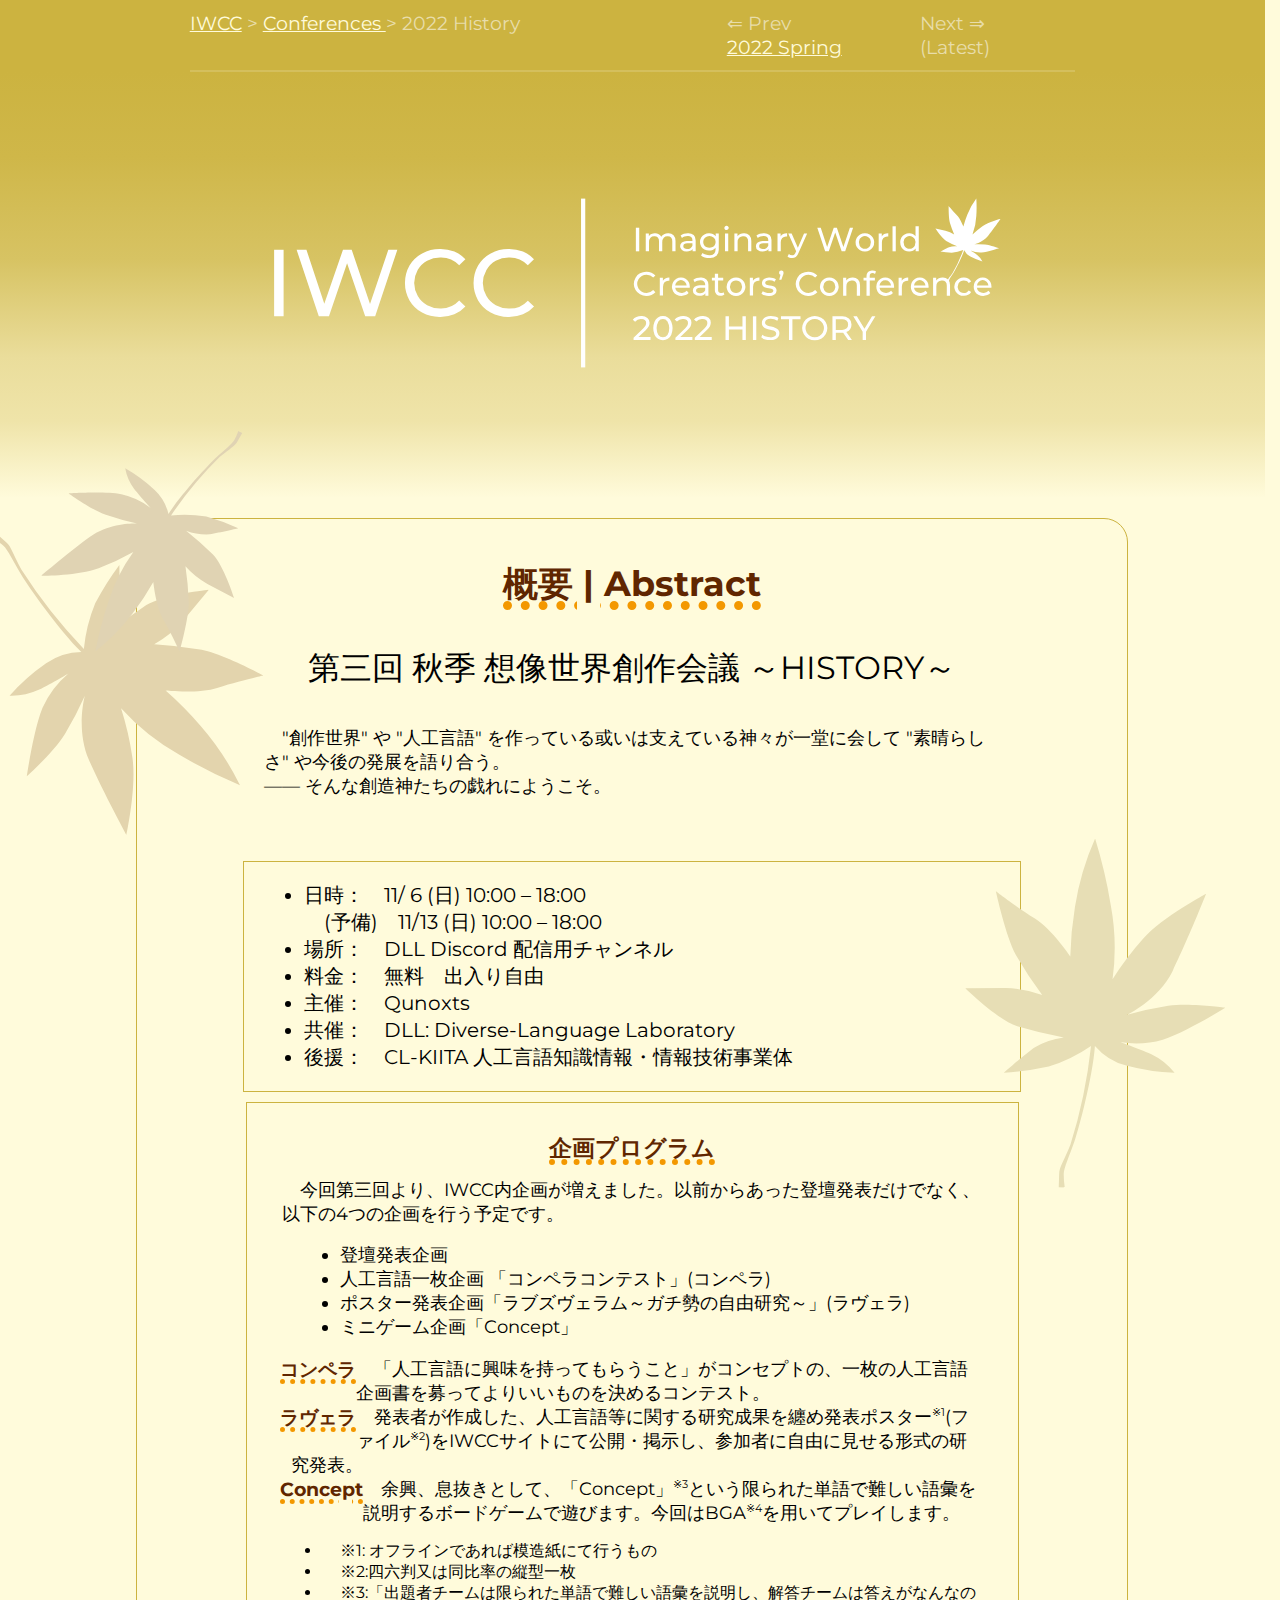
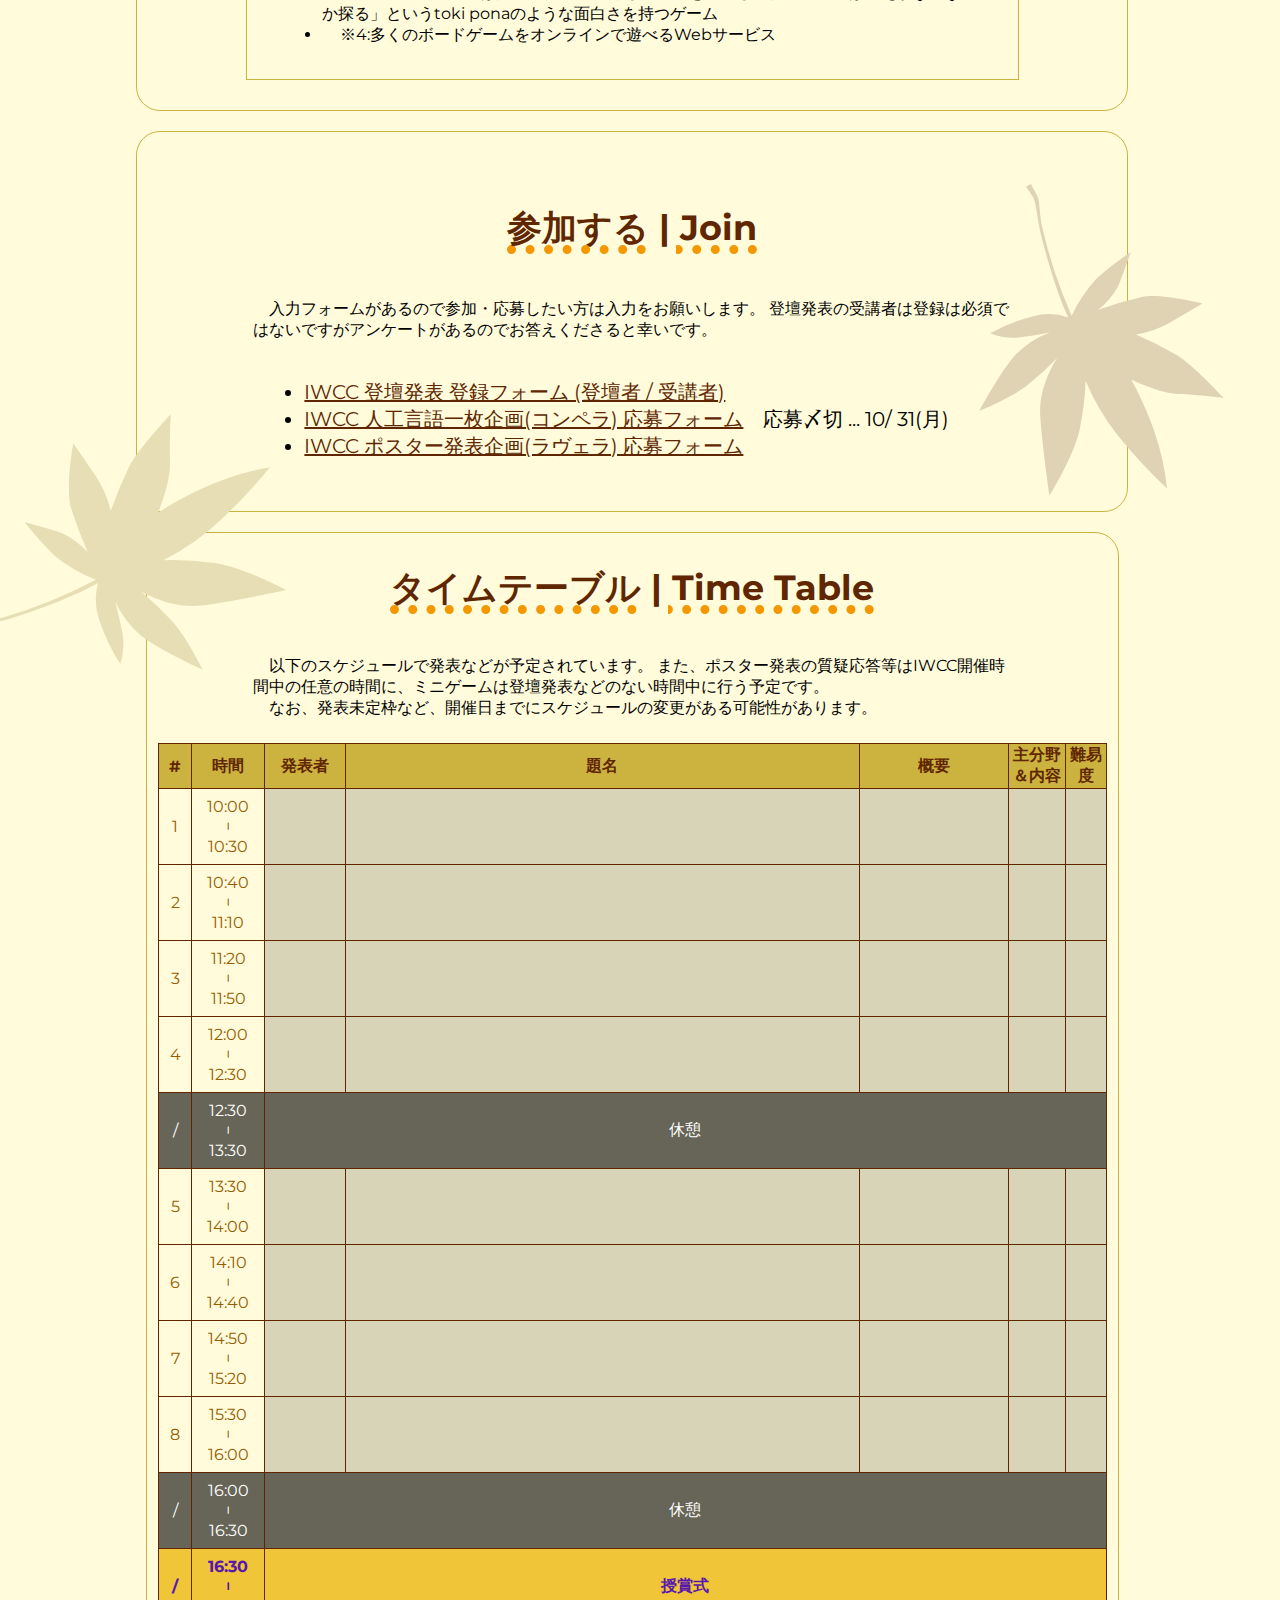
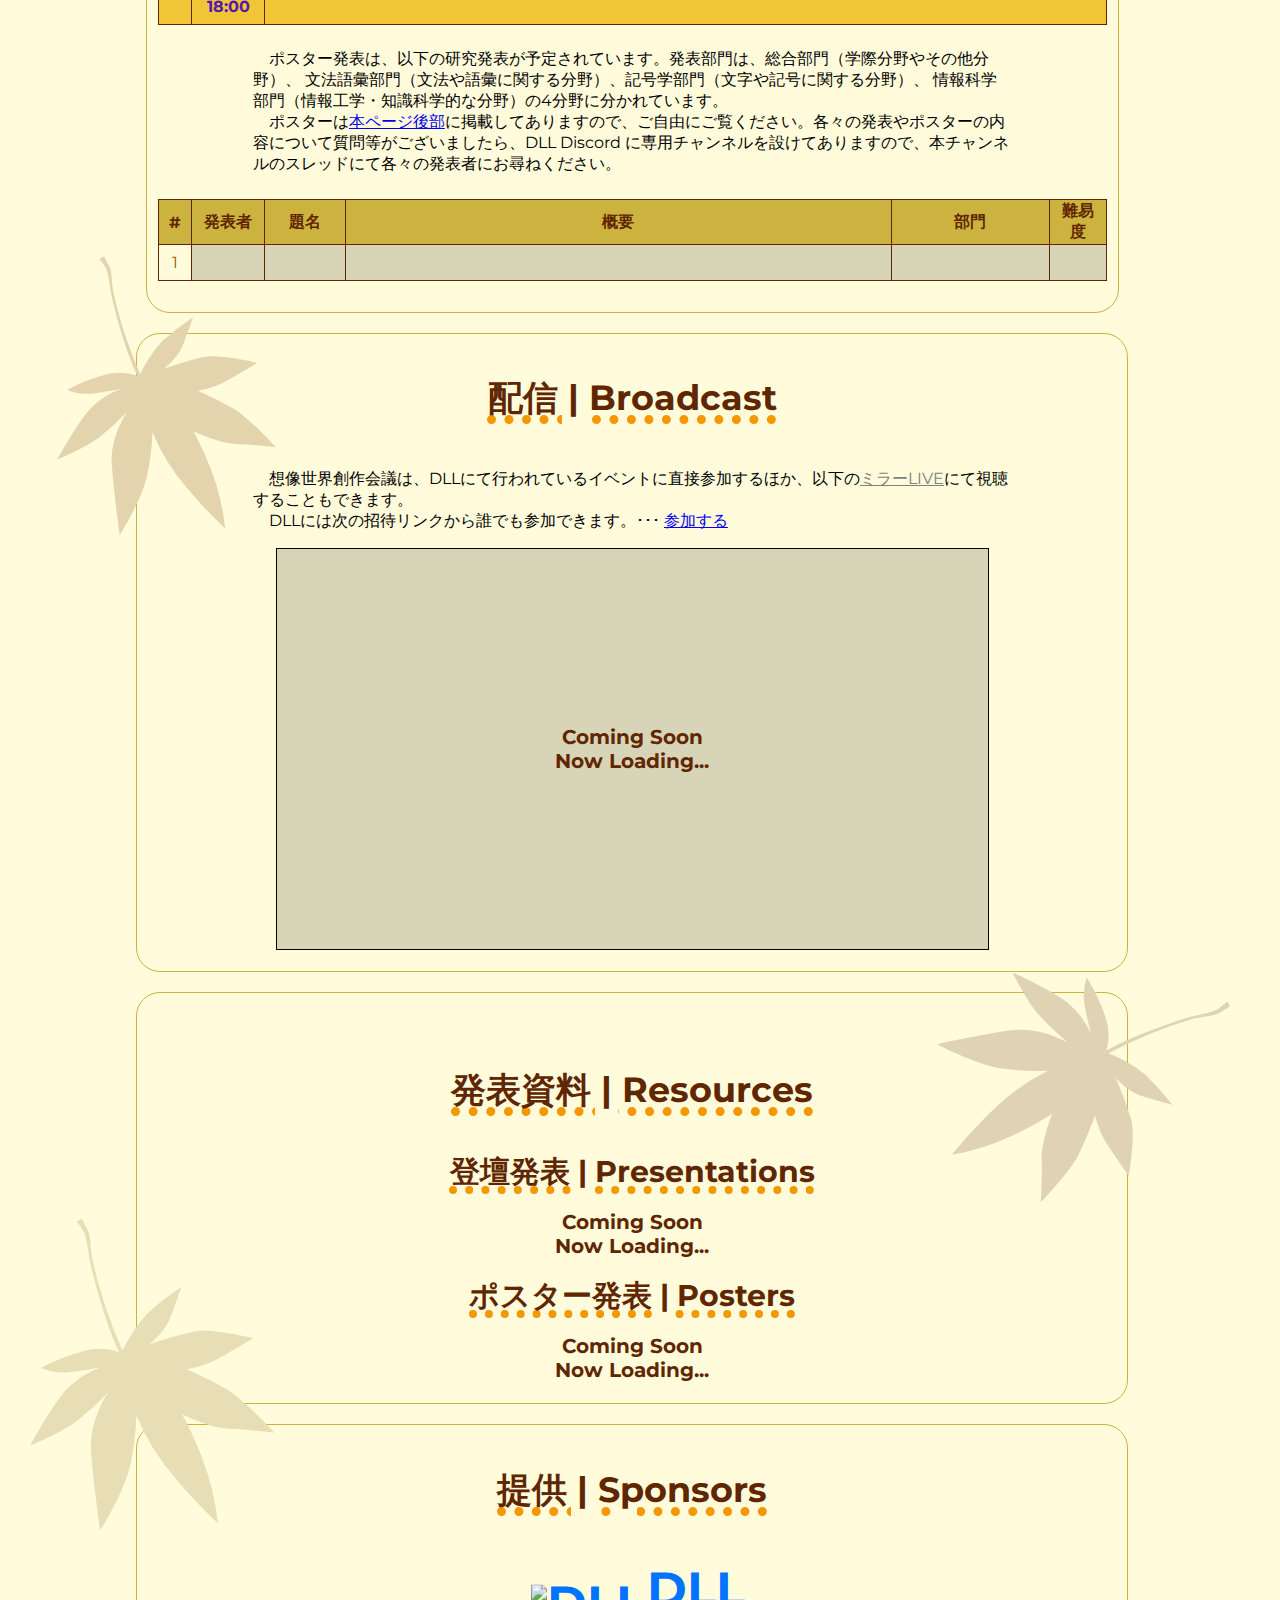
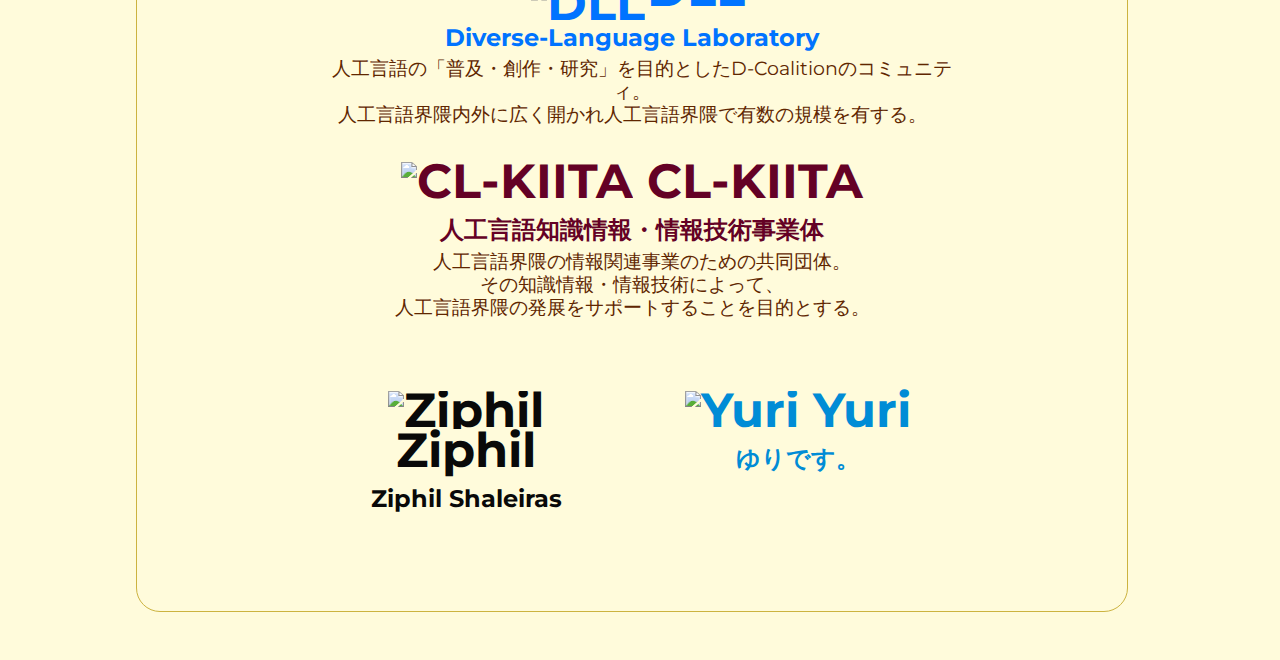
==== docs/2022AUT/index.html @ 9dbf1d2a "OGP を png に戻す" ====
<!DOCTYPE html>
<html>
  <head>
    <meta charset="utf-8" />
    <link
      rel="icon"
      href="./../assets/logo/iwcc2022aut_logo_fv.svg"
      type="image/svg+xml"
    />
    <meta
      property="og:url"
      content="https://cl-kiita.github.io/IWCC/2022AUT/"
    />
    <meta property="og:type" content="website" />
    <meta
      property="og:title"
      content="第三回 秋季 想像世界創作会議 ～HISTORY～"
    />
    <meta
      property="og:description"
      content="想像世界創作会議は世界や言語を作る人或いはそれらを支える人々が集まり、制作中の作品の今後の展望や紹介をしていくイベントです。"
    />
    <meta property="og:site_name" content="IWCC: 想像世界創作会議" />
    <meta
      property="og:image"
      content="https://cl-kiita.github.io/IWCC/assets/logo/iwcc2022aut_logo_col.png"
    />
    <meta name="twitter:card" content="summary_large_image" />
    <meta name="twitter:site" content="@Qunoxts" />
    <meta name="viewport" content="width=device-width, initial-scale=1.0" />
    <title>HISTORY - IWCC2022AUT | IWCC: 想像世界創作会議</title>
    <link rel="stylesheet" type="text/css" href="../style/indiv/2022aut.css" />
    <script src="./../script/dinamic.e.dt.js"></script>
  </head>
  <body>
    <div class="headNavigateWrap">
      <div class="contentContainer headNavigate">
        <div class="BreadCrumb">
          <span class="WrapperDisabledA"
            ><a href="./../index.html" class="ComingSoon">IWCC</a></span
          >
          &gt;
          <span class="WrapperDisabledA"
            ><a href="./../index.html#confer" class="ComingSoon">
              Conferences
            </a></span
          >
          &gt; 2022 History
        </div>
        <div class="Adjacents">
          <span
            >⇐ Prev<br /><a href="./../2022SPR/index.html">2022 Spring</a></span
          >
          <span>Next ⇒<br />(Latest)</span>
        </div>
      </div>
    </div>
    <div class="headerImg">
      <img src="./../assets/logo/iwcc2022aut_logo_tr.svg" alt="IWCC2021AUT" />
    </div>
    <div class="contentContainer">
      <div class="blank"></div>
      <div class="content abstract">
        <img src="./../assets/logo/momiji_iwcc_or.svg" class="momiji_f2" />
        <img src="./../assets/logo/momiji_iwcc_rd.svg" class="momiji_f1" />
        <span class="heading">概要 | Abstract</span><br /><br />
        <div class="title"><span>第三回 秋季 想像世界創作会議 ～HISTORY～</span></div>

        <div class="desc mainArticle">
          <p class="normalText">"創作世界" や "人工言語"
          を作っている或いは支えている神々が一堂に会して "素晴らしさ"
          や今後の発展を語り合う。<br />
          ―― そんな創造神たちの戯れにようこそ。</p>
          <p class="imageR">
            <img src="./../assets/logo/momiji_iwcc_yl.svg" class="momiji_b1" />
          </p>
        </div>
        <div class="scheduleAbst">
          <ul>
            <li>
              日時：　11/ 6 (日) 10:00 – 18:00<br />　(予備)　11/13 (日) 10:00 –
              18:00
            </li>
            <li>場所：　DLL Discord 配信用チャンネル</li>
            <li>料金：　無料　出入り自由</li>
            <li>主催：　Qunoxts</li>
            <li>共催：　DLL: Diverse-Language Laboratory</li>
            <li>後援：　CL-KIITA 人工言語知識情報・情報技術事業体</li>
          </ul>
        </div>
        <div class="programme">
          <div class="subHeading">企画プログラム</div>
          <div class="desc">
            今回第三回より、IWCC内企画が増えました。以前からあった登壇発表だけでなく、以下の4つの企画を行う予定です。
          </div>
          <div class="abst">
            <ul>
              <li>登壇発表企画</li>
              <li>人工言語一枚企画 「コンペラコンテスト」(コンペラ)</li>
              <li>
                ポスター発表企画「ラブズヴェラム～ガチ勢の自由研究～」(ラヴェラ)
              </li>
              <li>ミニゲーム企画「Concept」</li>
            </ul>
          </div>
          <div class="desc">
            <dl>
              <dt>コンペラ</dt>
              <dd>
                「人工言語に興味を持ってもらうこと」がコンセプトの、一枚の人工言語企画書を募ってよりいいものを決めるコンテスト。
              </dd>
              <dt>ラヴェラ</dt>
              <dd>
                発表者が作成した、人工言語等に関する研究成果を纏め発表ポスター<span
                  class="footnote"
                  alt="1"
                ></span
                >(ファイル<span class="footnote" alt="2"></span
                >)をIWCCサイトにて公開・掲示し、参加者に自由に見せる形式の研究発表。
              </dd>
              <dt>Concept</dt>
              <dd>
                余興、息抜きとして、「Concept」<span
                  class="footnote"
                  alt="3"
                ></span
                >という限られた単語で難しい語彙を説明するボードゲームで遊びます。今回はBGA<span
                  class="footnote"
                  alt="4"
                ></span
                >を用いてプレイします。
              </dd>
            </dl>
            <div class="footnotes">
              <ul>
                <li>※1: オフラインであれば模造紙にて行うもの</li>
                <li>※2:四六判又は同比率の縦型一枚</li>
                <li>
                  ※3:「出題者チームは限られた単語で難しい語彙を説明し、解答チームは答えがなんなのか探る」というtoki
                  ponaのような面白さを持つゲーム
                </li>
                <li>※4:多くのボードゲームをオンラインで遊べるWebサービス</li>
              </ul>
            </div>
          </div>
          <div class="desc"></div>
          <div class="desc"></div>
        </div>
      </div>
      <div class="content join">
        <p class="imageR">
          <img src="./../assets/logo/momiji_iwcc_rd.svg" class="momiji_b2" />
        </p>
        <span class="heading">参加する | Join</span><br /><br />
        <article class="normalText">
          <p class="textBlock">
            入力フォームがあるので参加・応募したい方は入力をお願いします。
            登壇発表の受講者は登録は必須ではないですがアンケートがあるのでお答えくださると幸いです。
          </p>
        </article>
        <div class="regisForms">
          <ul>
            <li>
              <a
                href="https://forms.gle/HLs99K9JHatvJkjh6"
                class="regisFormLink"
                >IWCC 登壇発表 登録フォーム (登壇者 / 受講者)</a
              >
            </li>
            <li>
              <a
                href="https://forms.gle/k5QbueCe3uJwfnx59"
                class="regisFormLink"
                >IWCC 人工言語一枚企画(コンペラ) 応募フォーム</a
              >　応募〆切 ... 10/ 31(月)
            </li>
            <li>
              <a
                href="https://forms.gle/gS2zfnfLA1pt5HS38"
                class="regisFormLink"
                >IWCC ポスター発表企画(ラヴェラ) 応募フォーム</a
              >
            </li>
          </ul>
        </div>
        <img src="./../assets/logo/momiji_iwcc_yl.svg" class="momiji_f3" />
      </div>
      <div class="content schedule">
        <span class="heading">タイムテーブル | Time Table</span><br />
        <article class="normalText">
          <p class="textBlock">
            以下のスケジュールで発表などが予定されています。
            また、ポスター発表の質疑応答等はIWCC開催時間中の任意の時間に、ミニゲームは登壇発表などのない時間中に行う予定です。
          </p>
          <p class="textBlock">
            なお、発表未定枠など、開催日までにスケジュールの変更がある可能性があります。
          </p>
        </article>
        <div class="timetable">
          <table class="timetable" border="1">
            <thead>
              <tr>
                <th>#</th>
                <th>時間</th>
                <th>発表者</th>
                <th>題名</th>
                <th>概要</th>
                <th>主分野<br />＆内容</th>
                <th>難易<br />度</th>
              </tr>
            </thead>
            <tbody>
              <tr class="yet">
                <td>1</td>
                <td>10:00<br />︲<br />10:30</td>
                <td></td>
                <td></td>
                <td></td>
                <td></td>
                <td></td>
              </tr>
              <tr class="yet">
                <td>2</td>
                <td>10:40<br />︲<br />11:10</td>
                <td></td>
                <td></td>
                <td></td>
                <td></td>
                <td></td>
              </tr>
              <tr class="yet">
                <td>3</td>
                <td>11:20<br />︲<br />11:50</td>
                <td></td>
                <td></td>
                <td></td>
                <td></td>
                <td></td>
              </tr>
              <tr class="yet">
                <td>4</td>
                <td>12:00<br />︲<br />12:30</td>
                <td></td>
                <td></td>
                <td></td>
                <td></td>
                <td></td>
              </tr>
              <tr class="rest">
                <td>/</td>
                <td>12:30<br />︲<br />13:30</td>
                <td colspan="5">休憩</td>
              </tr>
              <tr class="yet">
                <td>5</td>
                <td>13:30<br />︲<br />14:00</td>
                <td></td>
                <td></td>
                <td></td>
                <td></td>
                <td></td>
              </tr>
              <tr class="yet">
                <td>6</td>
                <td>14:10<br />︲<br />14:40</td>
                <td></td>
                <td></td>
                <td></td>
                <td></td>
                <td></td>
              </tr>
              <tr class="yet">
                <td>7</td>
                <td>14:50<br />︲<br />15:20</td>
                <td></td>
                <td></td>
                <td></td>
                <td></td>
                <td></td>
              </tr>
              <tr class="yet">
                <td>8</td>
                <td>15:30<br />︲<br />16:00</td>
                <td></td>
                <td></td>
                <td></td>
                <td></td>
                <td></td>
              </tr>
              <tr class="rest">
                <td>/</td>
                <td>16:00<br />︲<br />16:30</td>
                <td colspan="5">休憩</td>
              </tr>
              <tr class="awards">
                <td>/</td>
                <td>16:30<br />︲<br />18:00</td>
                <td colspan="5">授賞式</td>
              </tr>
            </tbody>
          </table>
          <article class="normalText">
            <p class="textBlock">
              ポスター発表は、以下の研究発表が予定されています。発表部門は、総合部門（学際分野やその他分野）、
              文法語彙部門（文法や語彙に関する分野）、記号学部門（文字や記号に関する分野）、
              情報科学部門（情報工学・知識科学的な分野）の4分野に分かれています。
            </p>
            <p class="textBlock">
              ポスターは<a href="#posters">本ページ後部</a
              >に掲載してありますので、ご自由にご覧ください。各々の発表やポスターの内容について質問等がございましたら、DLL
              Discord
              に専用チャンネルを設けてありますので、本チャンネルのスレッドにて各々の発表者にお尋ねください。
            </p>
          </article>
          <div class="timetable">
            <table class="timetable timeFree" border="1">
              <thead>
                <tr>
                  <th>#</th>
                  <th>発表者</th>
                  <th>題名</th>
                  <th>概要</th>
                  <th>部門</th>
                  <th>難易<br />度</th>
                </tr>
              </thead>
              <tbody>
                <tr class="yet">
                  <td>1</td>
                  <td></td>
                  <td></td>
                  <td></td>
                  <td></td>
                  <td></td>
                </tr>
              </tbody>
            </table>
            <br />
          </div>
        </div>
      </div>
      <div class="content broadcast">
        <img src="./../assets/logo/momiji_iwcc_or.svg" class="momiji_b3" />
        <span class="heading">配信 | Broadcast</span><br /><br />
        <article class="normalText">
          <p class="textBlock">
            想像世界創作会議は、DLLにて行われているイベントに直接参加するほか、以下の<span
              class="WrapperDisabledA"
              ><a href="https://www.youtube.com/watch?v=" class="ComingSoon"
                >ミラーLIVE</a
              ></span
            >にて視聴することもできます。
          </p>
          <p class="textBlock">
            DLLには次の招待リンクから誰でも参加できます。･･･
            <a href="https://discord.gg/KgmXaV3erS">参加する</a>
          </p>
        </article>
        <div class="embedYouTube ComingSoon">
          <div class="nowLoading"><br /></div>
          <!--
          <iframe
            src="https://www.youtube.com/embed/"
            title="YouTube video player"
            frameborder="0"
            allow="accelerometer; autoplay; clipboard-write; encrypted-media; gyroscope; picture-in-picture"
            allowfullscreen="true"
            mozallowfullscreen="true"
            webkitallowfullscreen="true"
          ></iframe>-->
        </div>
      </div>
      <div class="content resources">
        <p class="imageR">
          <img src="./../assets/logo/momiji_iwcc_rd.svg" class="momiji_f4" />
        </p>
        <span class="heading">発表資料 | Resources</span><br />
        <span class="subHeading" id="presentations"
          >登壇発表 | Presentations</span
        ><br />
        <div class="nowLoading"><br /></div>
        <span class="subHeading" id="posters">ポスター発表 | Posters</span
        ><br />
        <div class="nowLoading"><br /></div>
      </div>
      <div class="content sponsors">
        <img src="./../assets/logo/momiji_iwcc_yl.svg" class="momiji_f5" />
        <span class="heading">提供 | Sponsors</span><br />
        <div class="sponsor DLL">
          <span class="name">
            <a href="https://discord.gg/KgmXaV3erS">
              <img
                src="https://static.miraheze.org/migdalwiki/8/8b/NewD-Techs_CL_tra%282%29.svg"
                alt="DLL"
              />
              DLL<br />
              <span class="sub">Diverse-Language Laboratory</span>
            </a> </span
          ><br />
          <div class="desc">
            人工言語の「普及・創作・研究」を目的としたD-Coalitionのコミュニティ。<br />
            人工言語界隈内外に広く開かれ人工言語界隈で有数の規模を有する。
          </div>
        </div>
        <div class="sponsor KIITA">
          <span class="name">
            <a href="https://github.com/CL-KIITA">
              <img
                src="https://avatars.githubusercontent.com/u/89307710?s=200&v=4"
                alt="CL-KIITA"
              />
              CL-KIITA<br />
              <span class="sub"> 人工言語知識情報・情報技術事業体 </span>
            </a> </span
          ><br />
          <div class="desc">
            人工言語界隈の情報関連事業のための共同団体。<br />
            その知識情報・情報技術によって、<br />人工言語界隈の発展をサポートすることを目的とする。
          </div>
        </div>
        <div class="sponsor flowBlock">
          <div class="sponsor Ziphil flowItem">
            <span class="name">
              <a href="https://ziphil.com">
                <img
                  src="https://yt3.ggpht.com/ytc/AKedOLQAdgOL89wHu9LTKKFaY_DdkmYdUv8QWXjfAdDX=s176-c-k-c0x00ffffff-no-rj"
                  alt="Ziphil"
                />
                Ziphil<br />
                <span class="sub"> Ziphil Shaleiras </span>
              </a> </span
            ><br />
          </div>
          <div class="sponsor Yuri flowItem">
            <span class="name">
              <a href="https://twitter.com/udl_design">
                <img
                  src="https://pbs.twimg.com/profile_images/1567141188788191232/8itkryuL_400x400.jpg"
                  alt="Yuri"
                />
                Yuri<br />
                <span class="sub"> ゆりです。 </span>
              </a> </span
            ><br />
          </div>
        </div>
      </div>
      <div class="blank ht"></div>
    </div>
  </body>
</html>
---- docs/style/indiv/2022aut.css ----
/* Common Style */
@import url(./../common/main.css);

/* Individuals Style */
@import url(./common.css);

/* Theme of the 2021 aut */
@import url(./theme.2022aut.css);

/* Tag Style */
@import url(./../common/tag.css);

body {
  background-color: var(--fallen-leaves-light);
  font-family: "Montserrat", "TPGothic-GT01", sans-serif;
}
.contentContainer .content {
  border: 0.1em solid var(--fallen-leaves-dark);
}
.heading {
  color: var(--fertile-soil);
  text-decoration: underline dotted var(--orange) 0.25em;
}
.subHeading {
  color: var(--fertile-soil);
  text-decoration: underline dotted var(--orange) 0.25em;
}
.abstract .programme dt {
  color: var(--fertile-soil);
  text-decoration: underline dotted var(--orange) 0.25em;
}
.headerImg {
  background: var(--fallen-leaves-grad);
  padding-bottom: calc(10 * var(--orange));
  z-index: 40;
}
.headerImg img {
  transform: translateY(calc(-10 * var(--bases)));
  clip-path: inset(calc(10 * var(--bases)) 0 0 0);

  z-index: 40;
}
.nowLoading::before {
  color: var(--fertile-soil);
}
.nowLoading::after {
  color: var(--fertile-soil);
}
.headNavigateWrap {
  background-color: var(--fallen-leaves-dark);
}
.headNavigate {
  color: var(--fallen-leaves-middle);
  border-bottom: 0.17em solid var(--fallen-leaves);
  z-index: 60;
}
.headNavigate a {
  color: var(--fallen-leaves-light);
}
/*
.mainArticle {
  border: 1px solid var(--fallen-leaves-dark);
}
*/

.abstract .scheduleAbst {
  border: 1px solid var(--fallen-leaves-dark);
}
.abstract .programme{
  border: 1px solid var(--fallen-leaves-dark);
}
.desc{
  text-indent: 1em;
}
/*
.abstract .scheduleAbst ul {
  border: 1px solid var(--fallen-leaves-dark);
}
*/

.schedule table.timetable {
  border-color: var(--fertile-soil);
}
.schedule table.timetable tr {
  background-color: var(--fallen-leaves-light);
  color: var(--fertile-soil-light);
}
.schedule table.timetable thead tr {
  background-color: var(--fallen-leaves-dark);
  color: var(--fertile-soil);
}
.schedule table.timetable tbody tr.now {
  background-color: var(--fallen-leaves-light);
  color: var(--fallen-leaves-dark);
}
.resources .present details .item {
  border-top: 0.2em solid var(--fertile-soil);
}
a.ref {
  background-color: var(--fertile-soil);
  color: var(--fallen-leaves-light);
}
.resources .present details summary {
  color: var(--fertile-soil);
  text-decoration: underline dotted var(--fallen-leaves-dark) 0.25em;
}
.resources .present details {
  background: var(--fallen-leaves-light);
  border: 1px solid var(--fallen-leaves-dark);
}

.resources .present details summary::after {
  color: var(--fertile-soil-light);
}
.content>.heading,
.content> :not([class^="image"], [class^="momiji"])>* {
  position: relative;
}
p.imageR{
  text-align: right;
  height: 0.001em;
}
img.momiji_f1{
  width: 15vw;
  position: absolute;
  transform: scale(-1) translate(35vw, 10vw) rotate(15deg);
}
img.momiji_f2{
  width: 20vw;
  position: absolute;
  transform: scale(-1) translate(41vw, 2vw) rotate(-63deg);
}
img.momiji_f3{
  width: 20vw;
  position: absolute;
  transform: translate(-49vw, -7vw) rotate(43deg);
}
/* R Res. */
img.momiji_f4{
  width: 18vw;
  position: absolute;
  transform: scale(-1) translate(11.5vw, 9vw) rotate(43deg);
}
img.momiji_f5 {
  width: 19vw;
  position: absolute;
  transform: scale(-1) translate(38vw, 17vw) rotate(-43deg);
}
/* R Lead */
img.momiji_b1{
  width: 20vw;
  position: absolute;
  transform: translate(-3.5vw, 2vw) rotate(-13deg);
}
/* R Join */
img.momiji_b2{
  width: 19vw;
  position: absolute;
  transform: scale(-1) translate(11.5vw, -2vw) rotate(-43deg);
}
img.momiji_b3{
  width: 17vw;
  position: absolute;
  transform: scale(-1) translate(35vw, 7vw) rotate(-43deg);
}
.sponsor .name {
  color: var(--fertile-soil);
}

.sponsor.flowItem {
  width: 36%;
}
.sponsor.DLL .name {
  color: var(--dll-blue);
}
.sponsor.SCJ .name {
  color: var(--scj-red);
}
.sponsor.KIITA .name {
  color: var(--kiita-grape);
}
.sponsor.Ziphil .name {
  color: var(--ziphil-black);
}
.sponsor.Yuri .name {
  color: var(--yuri-skyblue);
}
.sponsor .desc {
  color: var(--fertile-soil);
}
.sponsor a {
  color: var(--fertile-soil);
}
.sponsor.DLL a {
  color: var(--dll-blue);
}
.sponsor.SCJ a {
  color: var(--scj-red);
}
.sponsor.KIITA a {
  color: var(--kiita-grape);
}
.sponsor.Ziphil a {
  color: var(--ziphil-black);
}
.sponsor.Yuri a {
  color: var(--yuri-blue);
}
a.regisFormLink {
  color: var(--fertile-soil);
}
.sponsor.DLL img {
  height: 1.2em;
  display: inline;
  transform: translate(0.25em,0.3em);
}
@media screen and (max-width: 599px) {
  a.regisFormLink {
    color: var(--fertile-soil);
  }
}
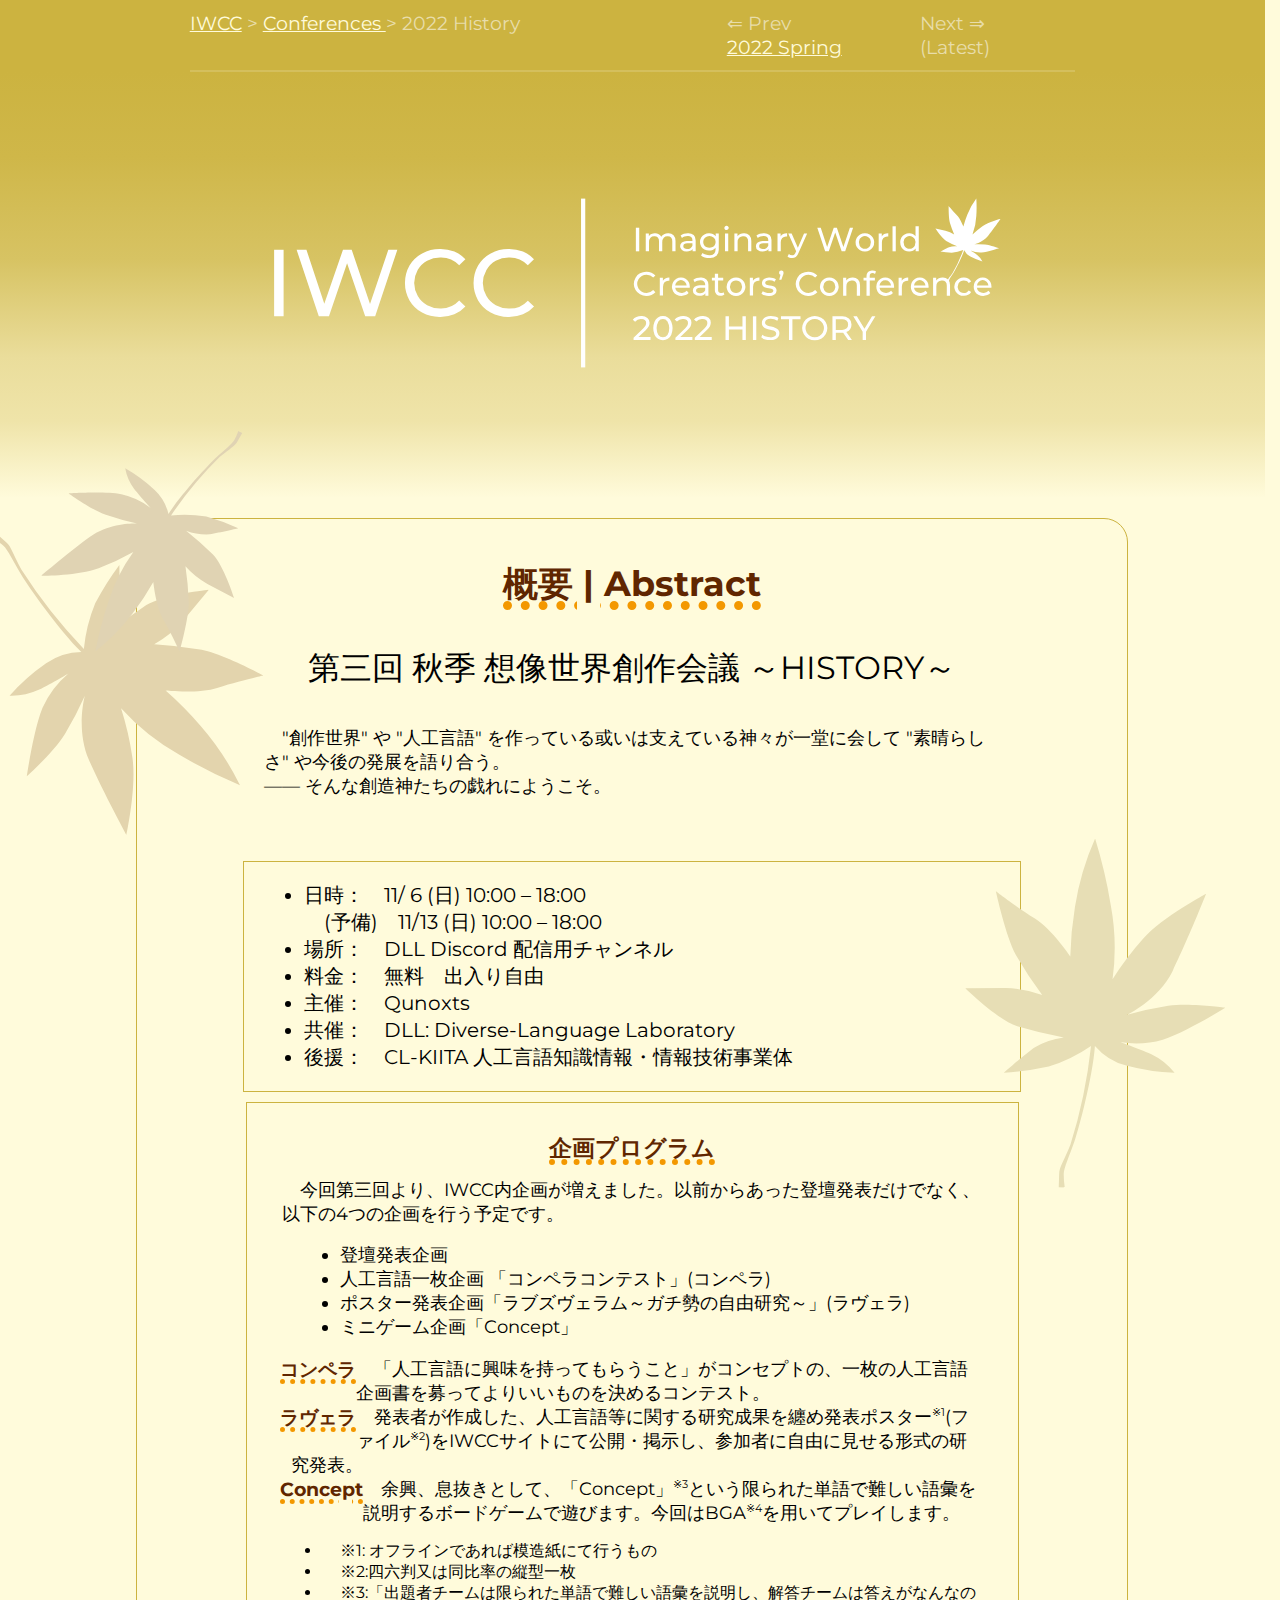
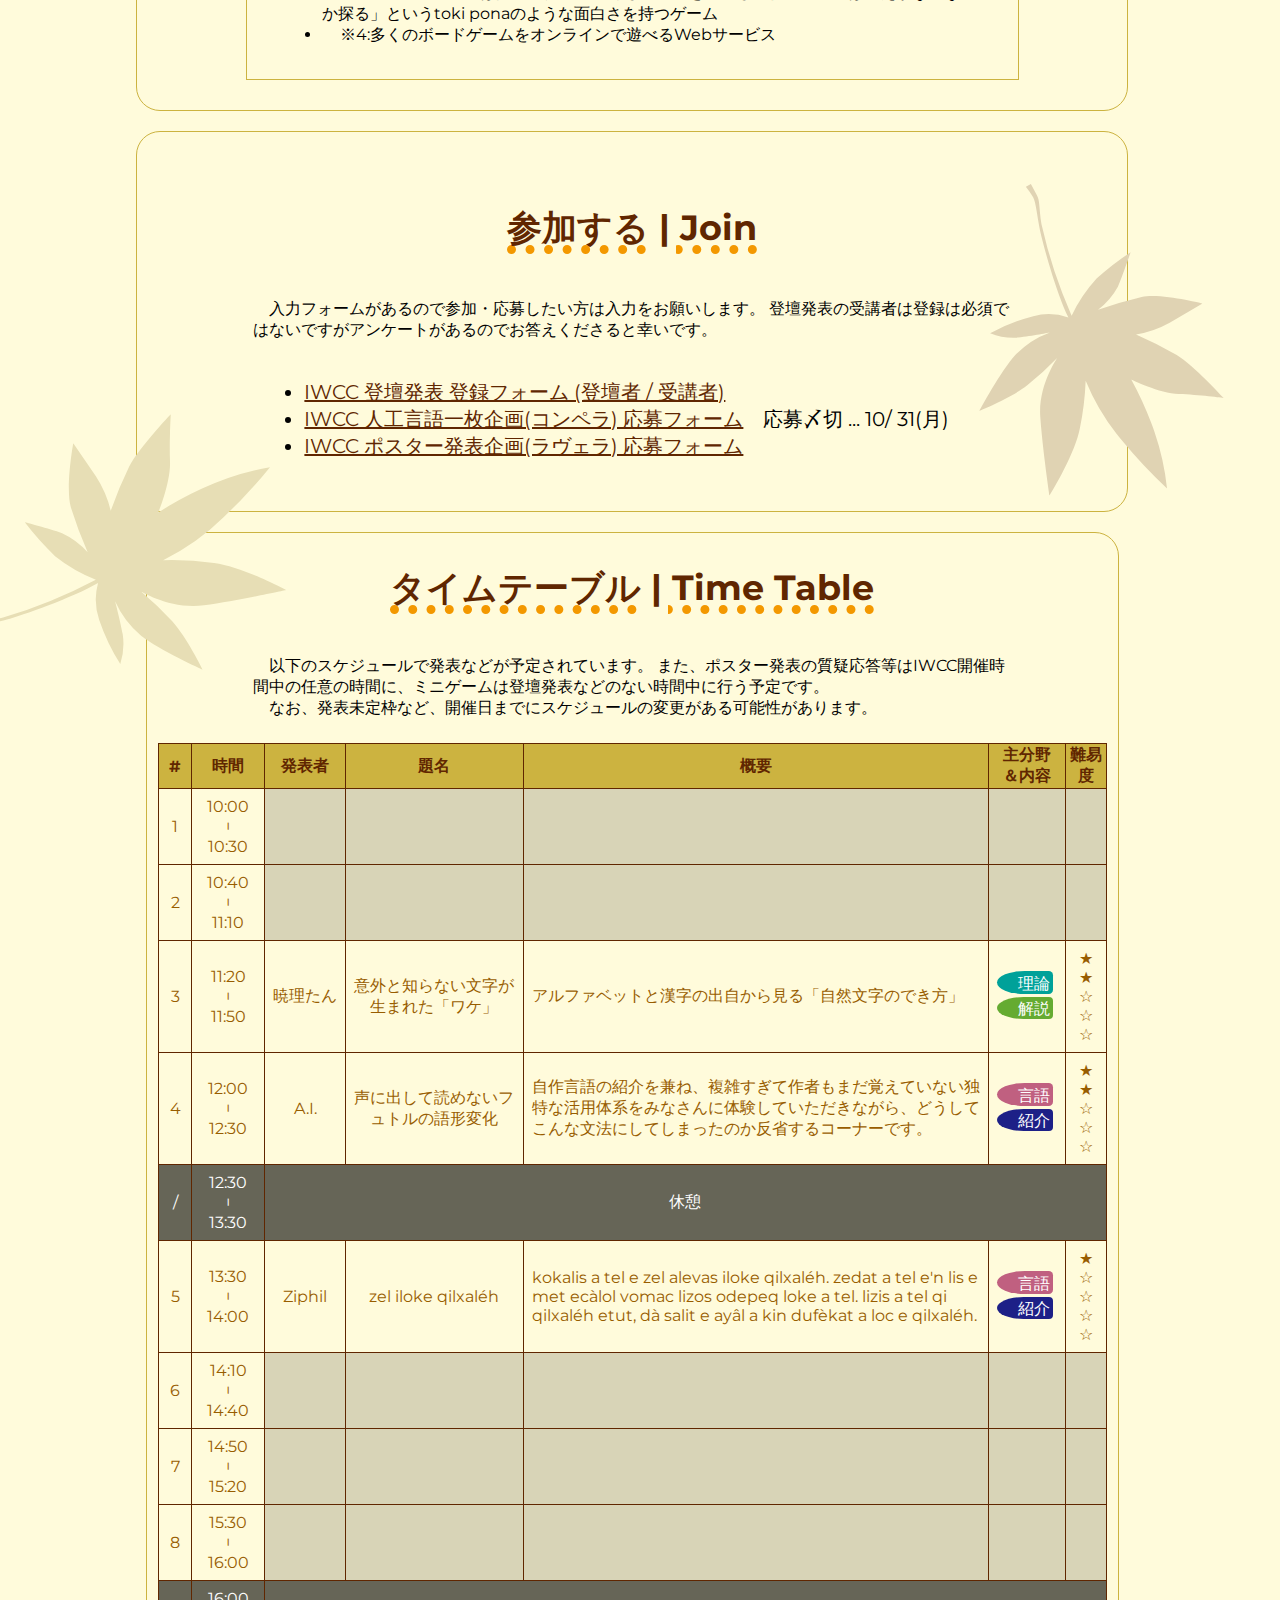
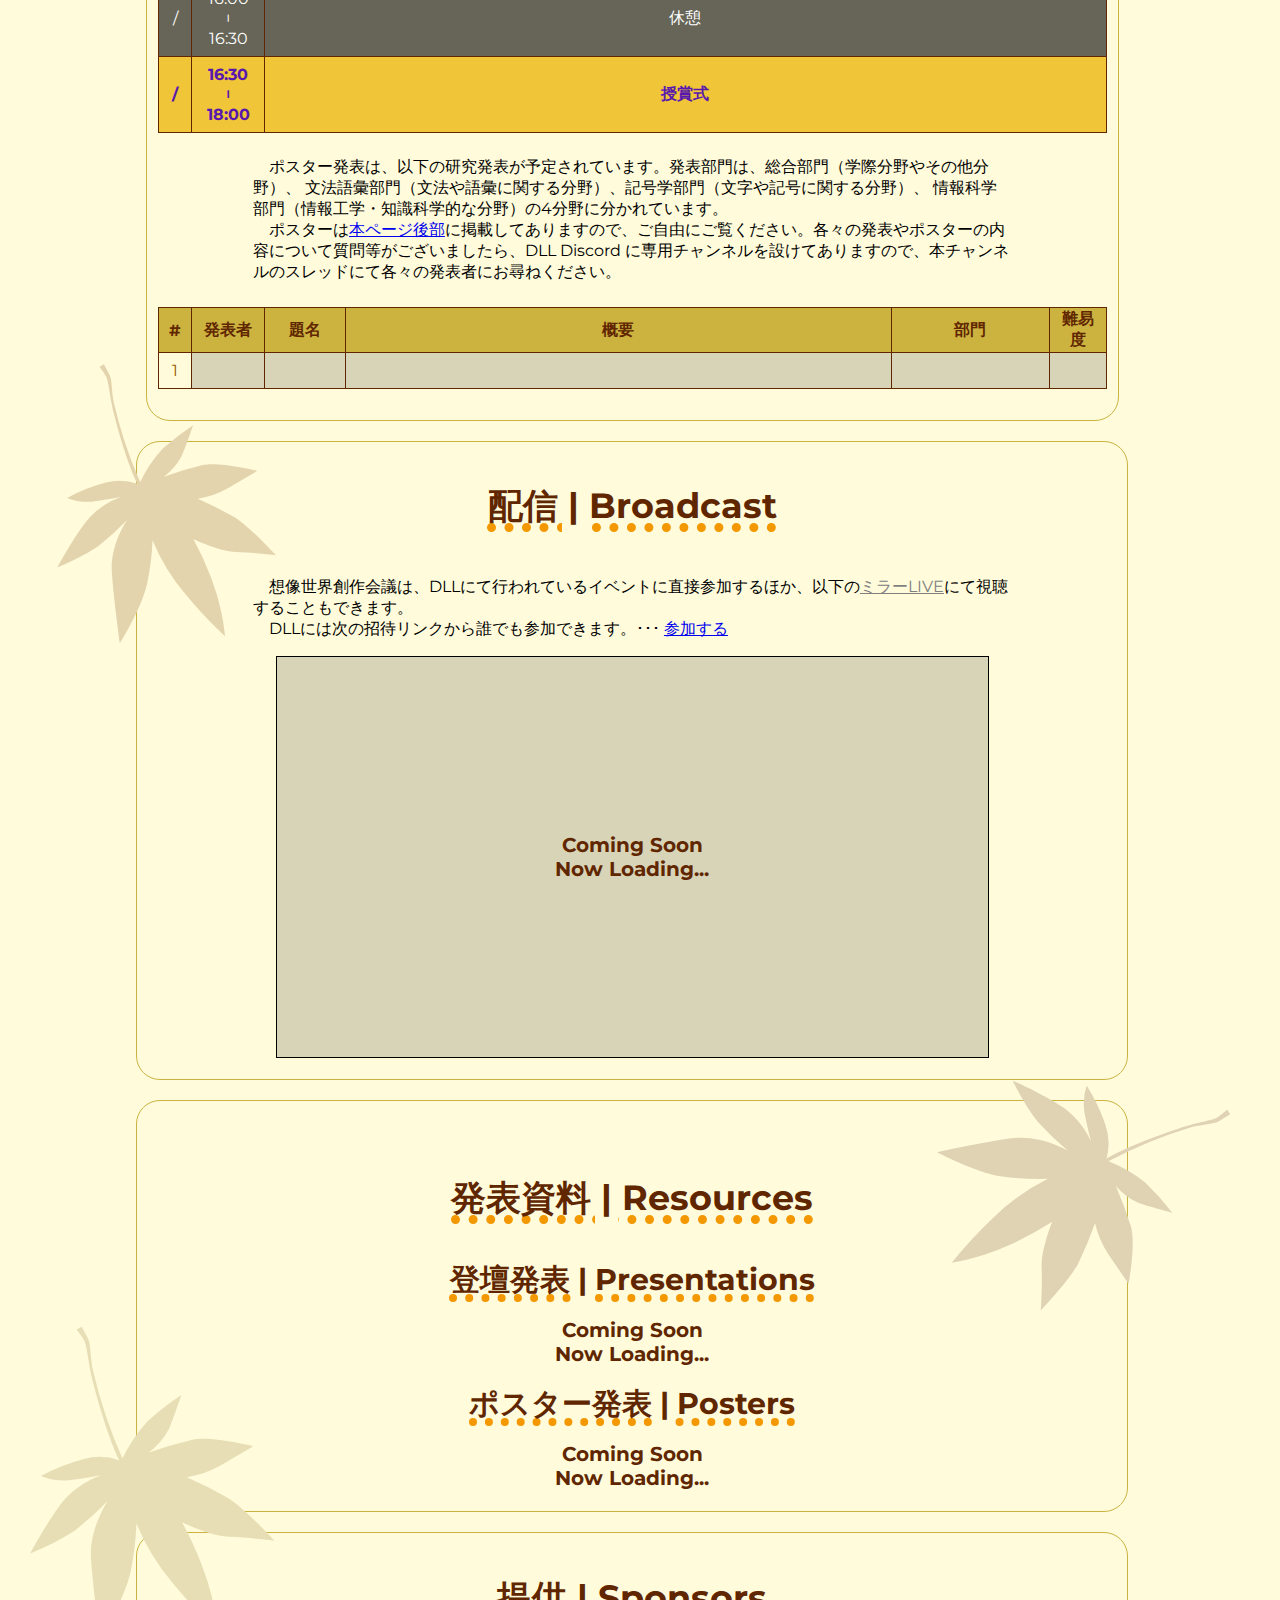
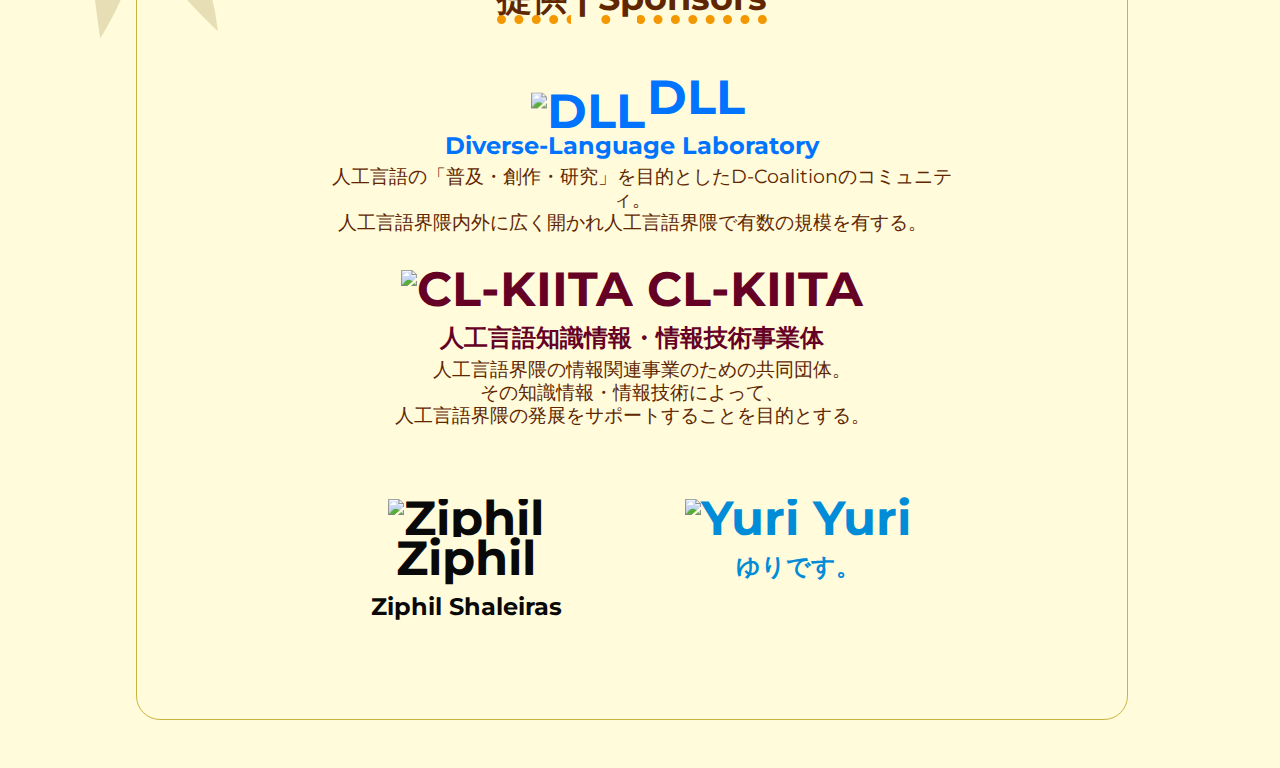
==== commit 0a807279: "Merge pull request #9 from CL-KIITA/2022aut_add_data_hlk" ====
--- a/docs/2022AUT/index.html
+++ b/docs/2022AUT/index.html
@@ -64,13 +64,17 @@
         <img src="./../assets/logo/momiji_iwcc_or.svg" class="momiji_f2" />
         <img src="./../assets/logo/momiji_iwcc_rd.svg" class="momiji_f1" />
         <span class="heading">概要 | Abstract</span><br /><br />
-        <div class="title"><span>第三回 秋季 想像世界創作会議 ～HISTORY～</span></div>
+        <div class="title">
+          <span>第三回 秋季 想像世界創作会議 ～HISTORY～</span>
+        </div>
 
         <div class="desc mainArticle">
-          <p class="normalText">"創作世界" や "人工言語"
-          を作っている或いは支えている神々が一堂に会して "素晴らしさ"
-          や今後の発展を語り合う。<br />
-          ―― そんな創造神たちの戯れにようこそ。</p>
+          <p class="normalText">
+            "創作世界" や "人工言語"
+            を作っている或いは支えている神々が一堂に会して "素晴らしさ"
+            や今後の発展を語り合う。<br />
+            ―― そんな創造神たちの戯れにようこそ。
+          </p>
           <p class="imageR">
             <img src="./../assets/logo/momiji_iwcc_yl.svg" class="momiji_b1" />
           </p>
@@ -228,37 +232,63 @@
                 <td></td>
                 <td></td>
               </tr>
-              <tr class="yet">
+              <tr>
                 <td>3</td>
                 <td>11:20<br />︲<br />11:50</td>
-                <td></td>
-                <td></td>
-                <td></td>
-                <td></td>
-                <td></td>
-              </tr>
-              <tr class="yet">
+                <td>暁理たん</td>
+                <td>意外と知らない文字が生まれた「ワケ」</td>
+                <td>アルファベットと漢字の出自から見る「自然文字のでき方」</td>
+                <td>
+                  <span class="tag" field="theo">理論</span><br /><span
+                    class="tag"
+                    session="expl"
+                    >解説</span
+                  >
+                </td>
+                <td>★★☆☆☆</td>
+              </tr>
+              <tr>
                 <td>4</td>
                 <td>12:00<br />︲<br />12:30</td>
-                <td></td>
-                <td></td>
-                <td></td>
-                <td></td>
-                <td></td>
+                <td>A.I.</td>
+                <td>声に出して読めないフュトルの語形変化</td>
+                <td>
+                  自作言語の紹介を兼ね、複雑すぎて作者もまだ覚えていない独特な活用体系をみなさんに体験していただきながら、どうしてこんな文法にしてしまったのか反省するコーナーです。
+                </td>
+                <td>
+                  <span class="tag" field="lang">言語</span><br /><span
+                    class="tag"
+                    session="intro"
+                    >紹介</span
+                  >
+                </td>
+                <td>★★☆☆☆</td>
               </tr>
               <tr class="rest">
                 <td>/</td>
                 <td>12:30<br />︲<br />13:30</td>
                 <td colspan="5">休憩</td>
               </tr>
-              <tr class="yet">
+              <tr>
                 <td>5</td>
                 <td>13:30<br />︲<br />14:00</td>
-                <td></td>
-                <td></td>
-                <td></td>
-                <td></td>
-                <td></td>
+                <td>Ziphil</td>
+                <td><span lang="mis">zel iloke qilxaléh</span></td>
+                <td>
+                  <span lang="mis">
+                    kokalis a tel e zel alevas iloke qilxaléh. zedat a tel e'n lis
+                    e met ecàlol vomac lizos odepeq loke a tel. lizis a tel qi
+                    qilxaléh etut, dà salit e ayâl a kin dufèkat a loc e qilxaléh.
+                  </span>
+                </td>
+                <td>
+                  <span class="tag" field="lang">言語</span><br /><span
+                    class="tag"
+                    session="intro"
+                    >紹介</span
+                  >
+                </td>
+                <td>★☆☆☆☆</td>
               </tr>
               <tr class="yet">
                 <td>6</td>
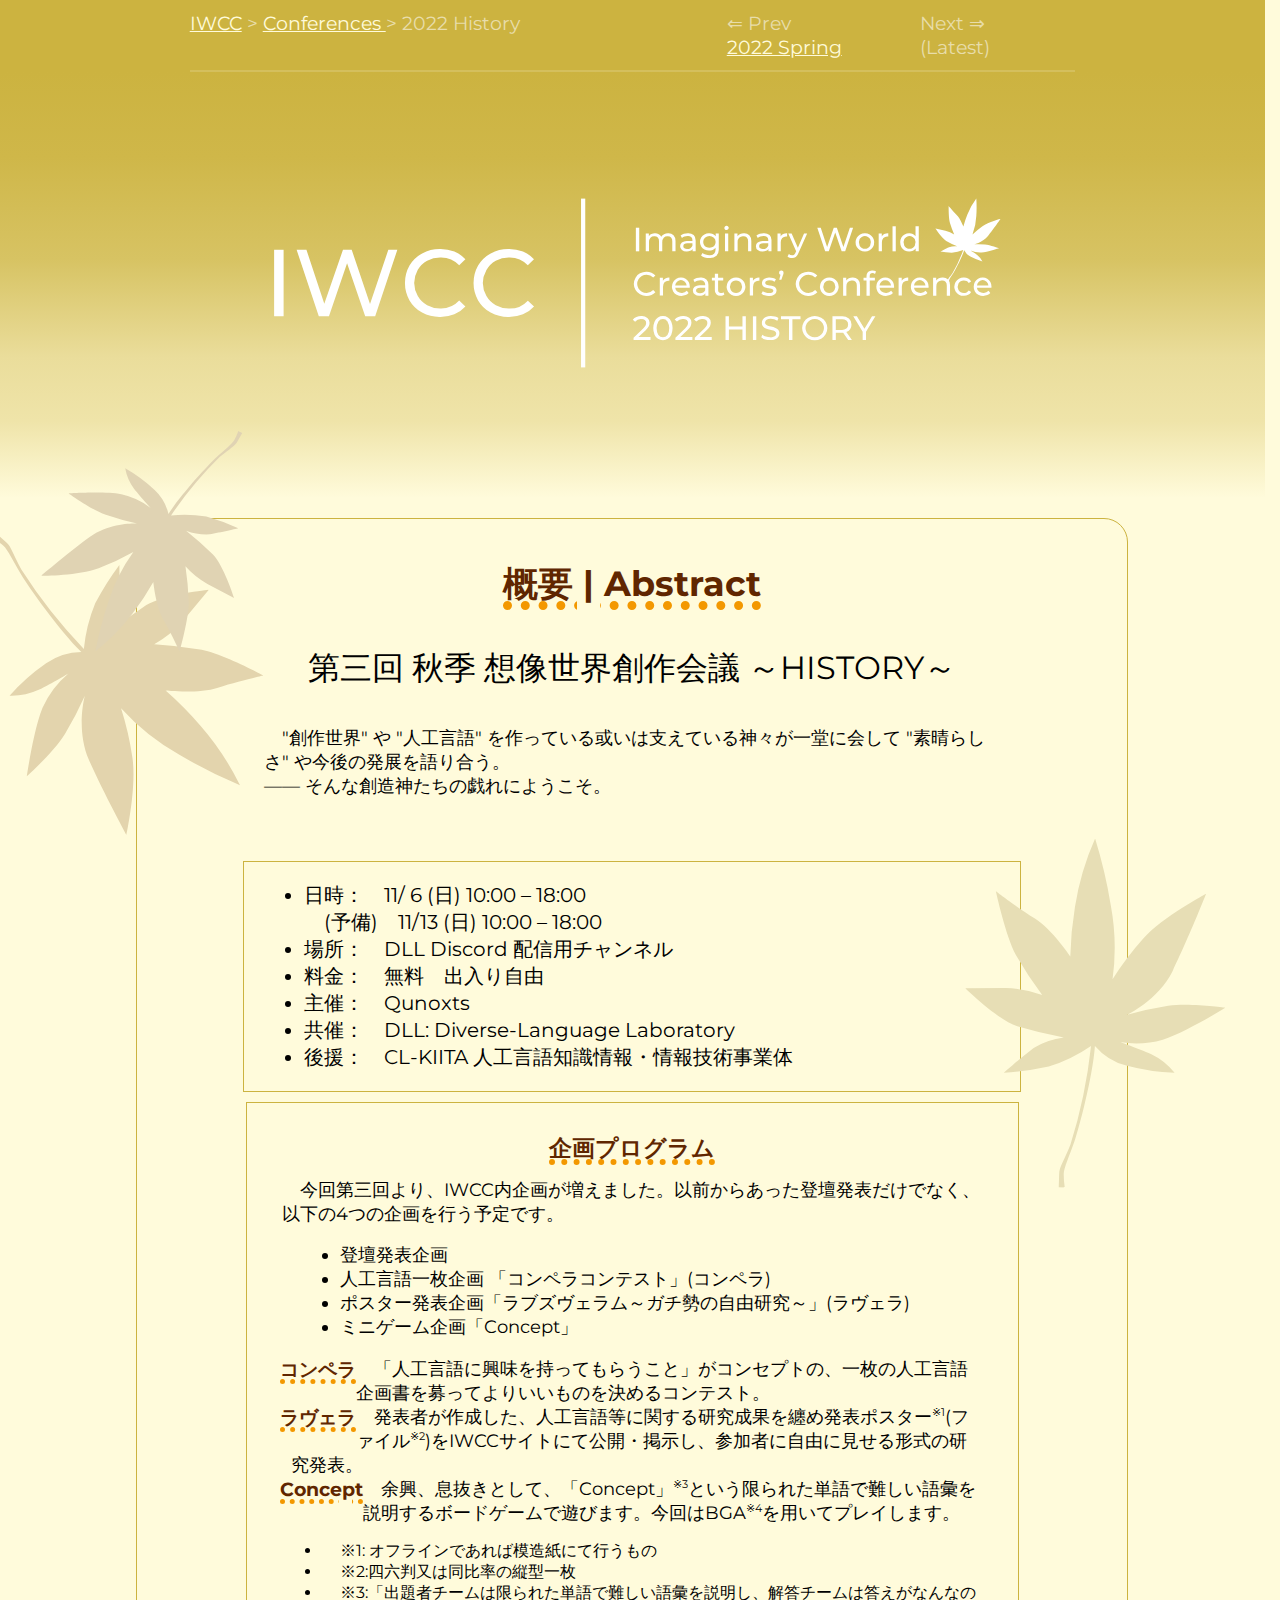
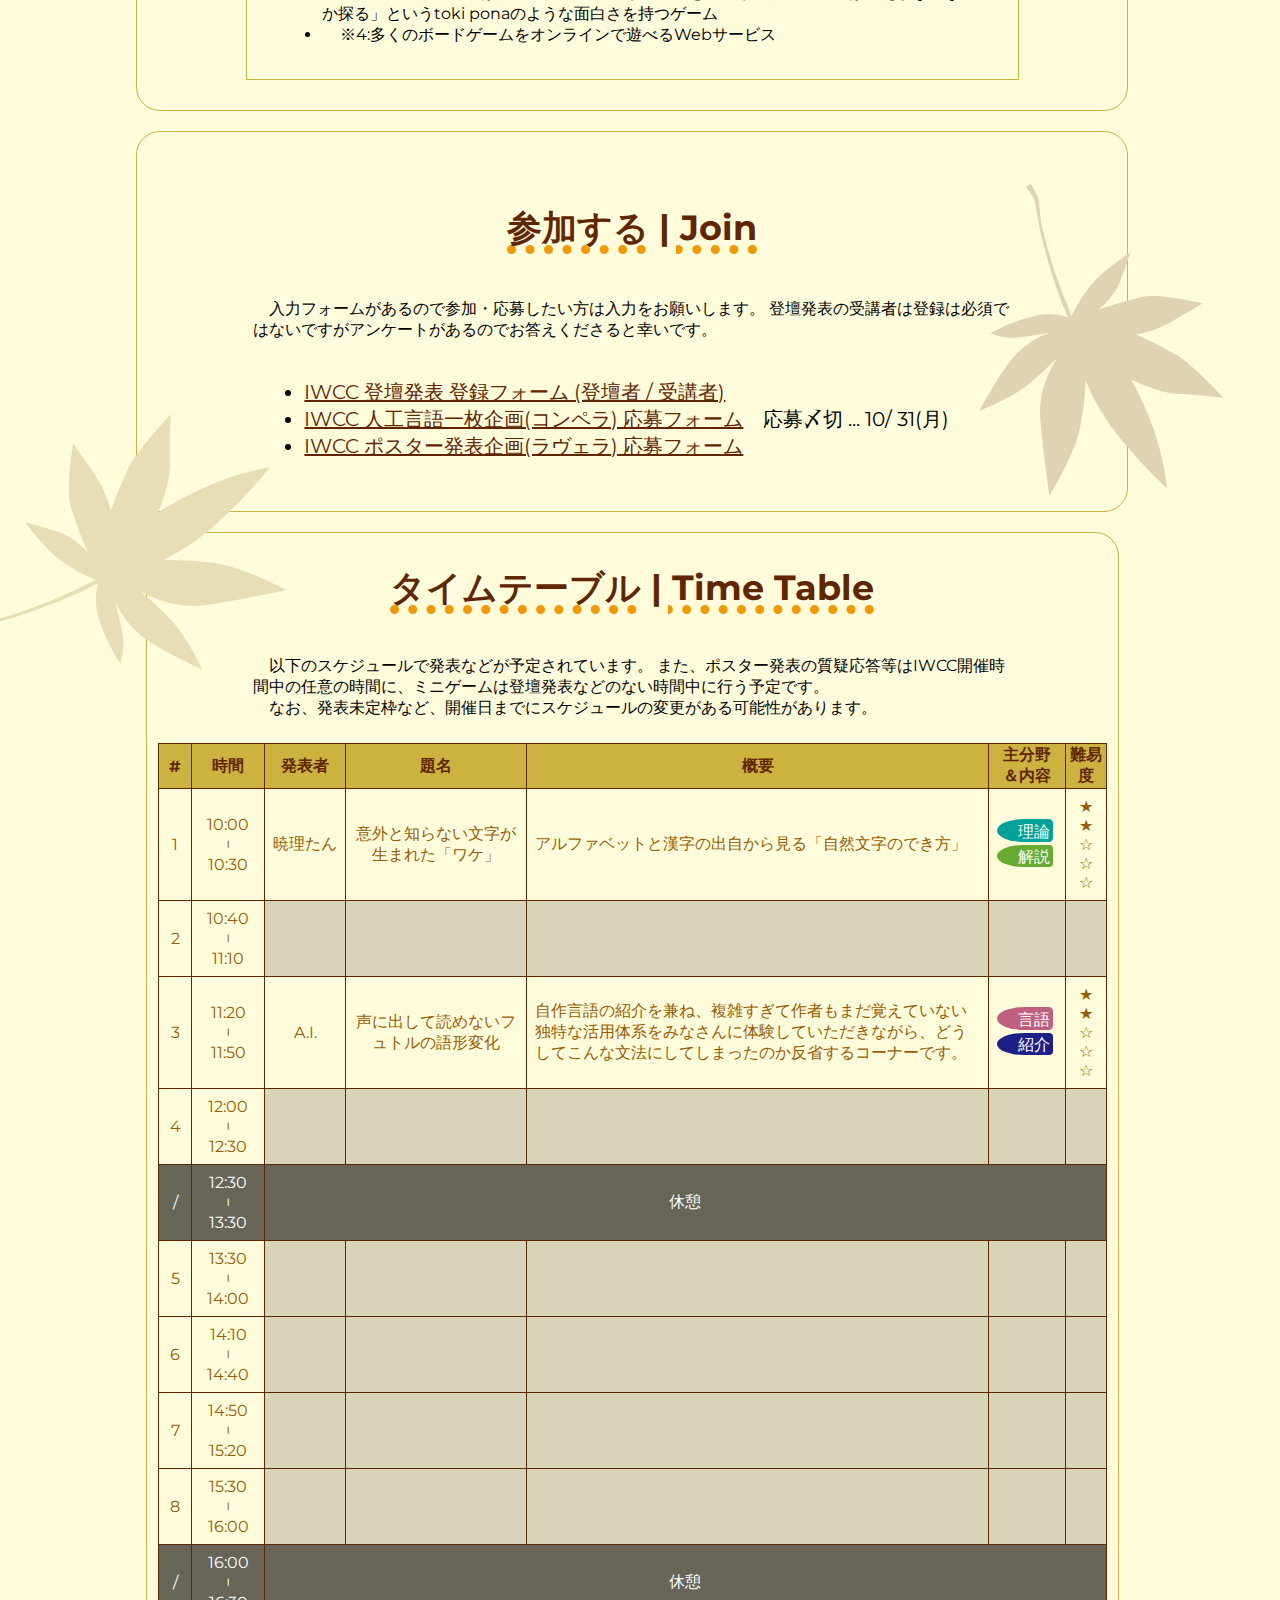
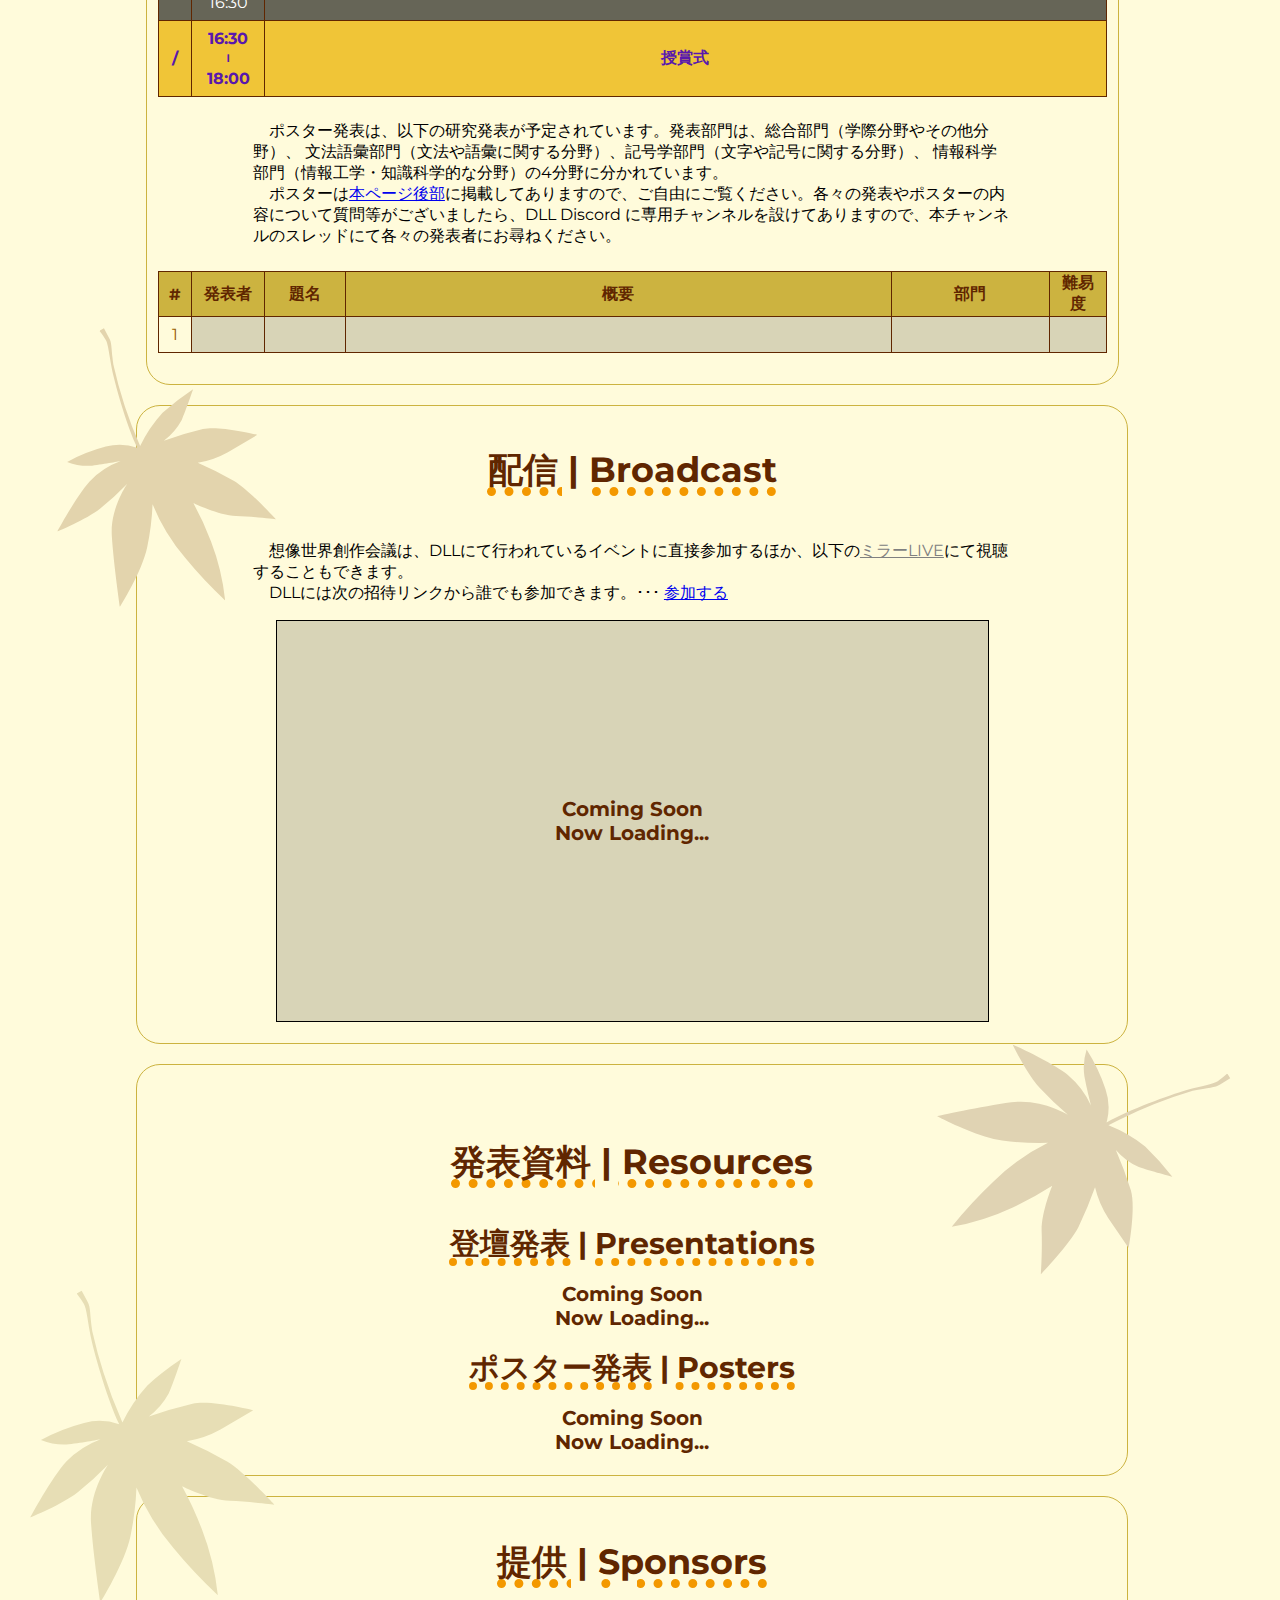
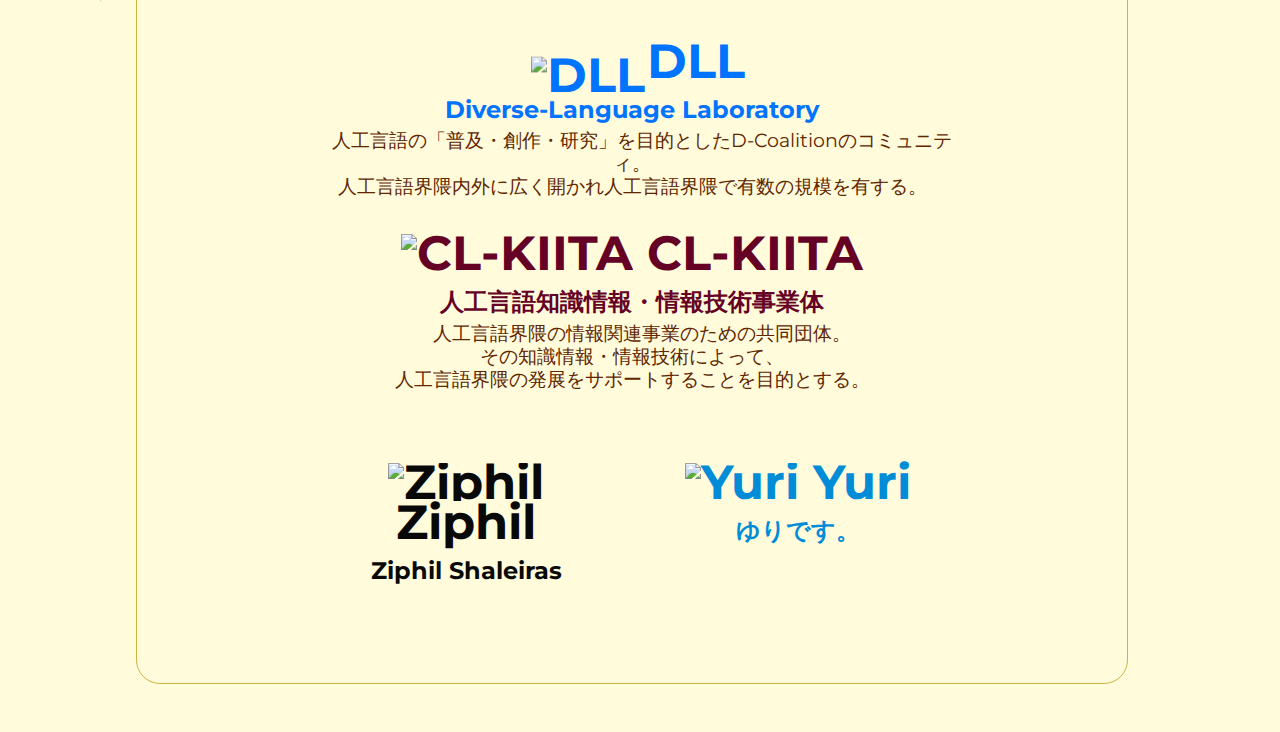
==== commit 6dc98562: "Merge pull request #12 from CL-KIITA/2022aut_add_data_hlk" ====
--- a/docs/2022AUT/index.html
+++ b/docs/2022AUT/index.html
@@ -64,17 +64,13 @@
         <img src="./../assets/logo/momiji_iwcc_or.svg" class="momiji_f2" />
         <img src="./../assets/logo/momiji_iwcc_rd.svg" class="momiji_f1" />
         <span class="heading">概要 | Abstract</span><br /><br />
-        <div class="title">
-          <span>第三回 秋季 想像世界創作会議 ～HISTORY～</span>
-        </div>
+        <div class="title"><span>第三回 秋季 想像世界創作会議 ～HISTORY～</span></div>
 
         <div class="desc mainArticle">
-          <p class="normalText">
-            "創作世界" や "人工言語"
-            を作っている或いは支えている神々が一堂に会して "素晴らしさ"
-            や今後の発展を語り合う。<br />
-            ―― そんな創造神たちの戯れにようこそ。
-          </p>
+          <p class="normalText">"創作世界" や "人工言語"
+          を作っている或いは支えている神々が一堂に会して "素晴らしさ"
+          や今後の発展を語り合う。<br />
+          ―― そんな創造神たちの戯れにようこそ。</p>
           <p class="imageR">
             <img src="./../assets/logo/momiji_iwcc_yl.svg" class="momiji_b1" />
           </p>
@@ -214,27 +210,9 @@
               </tr>
             </thead>
             <tbody>
-              <tr class="yet">
+              <tr>
                 <td>1</td>
                 <td>10:00<br />︲<br />10:30</td>
-                <td></td>
-                <td></td>
-                <td></td>
-                <td></td>
-                <td></td>
-              </tr>
-              <tr class="yet">
-                <td>2</td>
-                <td>10:40<br />︲<br />11:10</td>
-                <td></td>
-                <td></td>
-                <td></td>
-                <td></td>
-                <td></td>
-              </tr>
-              <tr>
-                <td>3</td>
-                <td>11:20<br />︲<br />11:50</td>
                 <td>暁理たん</td>
                 <td>意外と知らない文字が生まれた「ワケ」</td>
                 <td>アルファベットと漢字の出自から見る「自然文字のでき方」</td>
@@ -247,9 +225,18 @@
                 </td>
                 <td>★★☆☆☆</td>
               </tr>
+              <tr class="yet">
+                <td>2</td>
+                <td>10:40<br />︲<br />11:10</td>
+                <td></td>
+                <td></td>
+                <td></td>
+                <td></td>
+                <td></td>
+              </tr>
               <tr>
-                <td>4</td>
-                <td>12:00<br />︲<br />12:30</td>
+                <td>3</td>
+                <td>11:20<br />︲<br />11:50</td>
                 <td>A.I.</td>
                 <td>声に出して読めないフュトルの語形変化</td>
                 <td>
@@ -264,31 +251,28 @@
                 </td>
                 <td>★★☆☆☆</td>
               </tr>
+              <tr class="yet">
+                <td>4</td>
+                <td>12:00<br />︲<br />12:30</td>
+                <td></td>
+                <td></td>
+                <td></td>
+                <td></td>
+                <td></td>
+              </tr>
               <tr class="rest">
                 <td>/</td>
                 <td>12:30<br />︲<br />13:30</td>
                 <td colspan="5">休憩</td>
               </tr>
-              <tr>
+              <tr class="yet">
                 <td>5</td>
                 <td>13:30<br />︲<br />14:00</td>
-                <td>Ziphil</td>
-                <td><span lang="mis">zel iloke qilxaléh</span></td>
-                <td>
-                  <span lang="mis">
-                    kokalis a tel e zel alevas iloke qilxaléh. zedat a tel e'n lis
-                    e met ecàlol vomac lizos odepeq loke a tel. lizis a tel qi
-                    qilxaléh etut, dà salit e ayâl a kin dufèkat a loc e qilxaléh.
-                  </span>
-                </td>
-                <td>
-                  <span class="tag" field="lang">言語</span><br /><span
-                    class="tag"
-                    session="intro"
-                    >紹介</span
-                  >
-                </td>
-                <td>★☆☆☆☆</td>
+                <td></td>
+                <td></td>
+                <td></td>
+                <td></td>
+                <td></td>
               </tr>
               <tr class="yet">
                 <td>6</td>
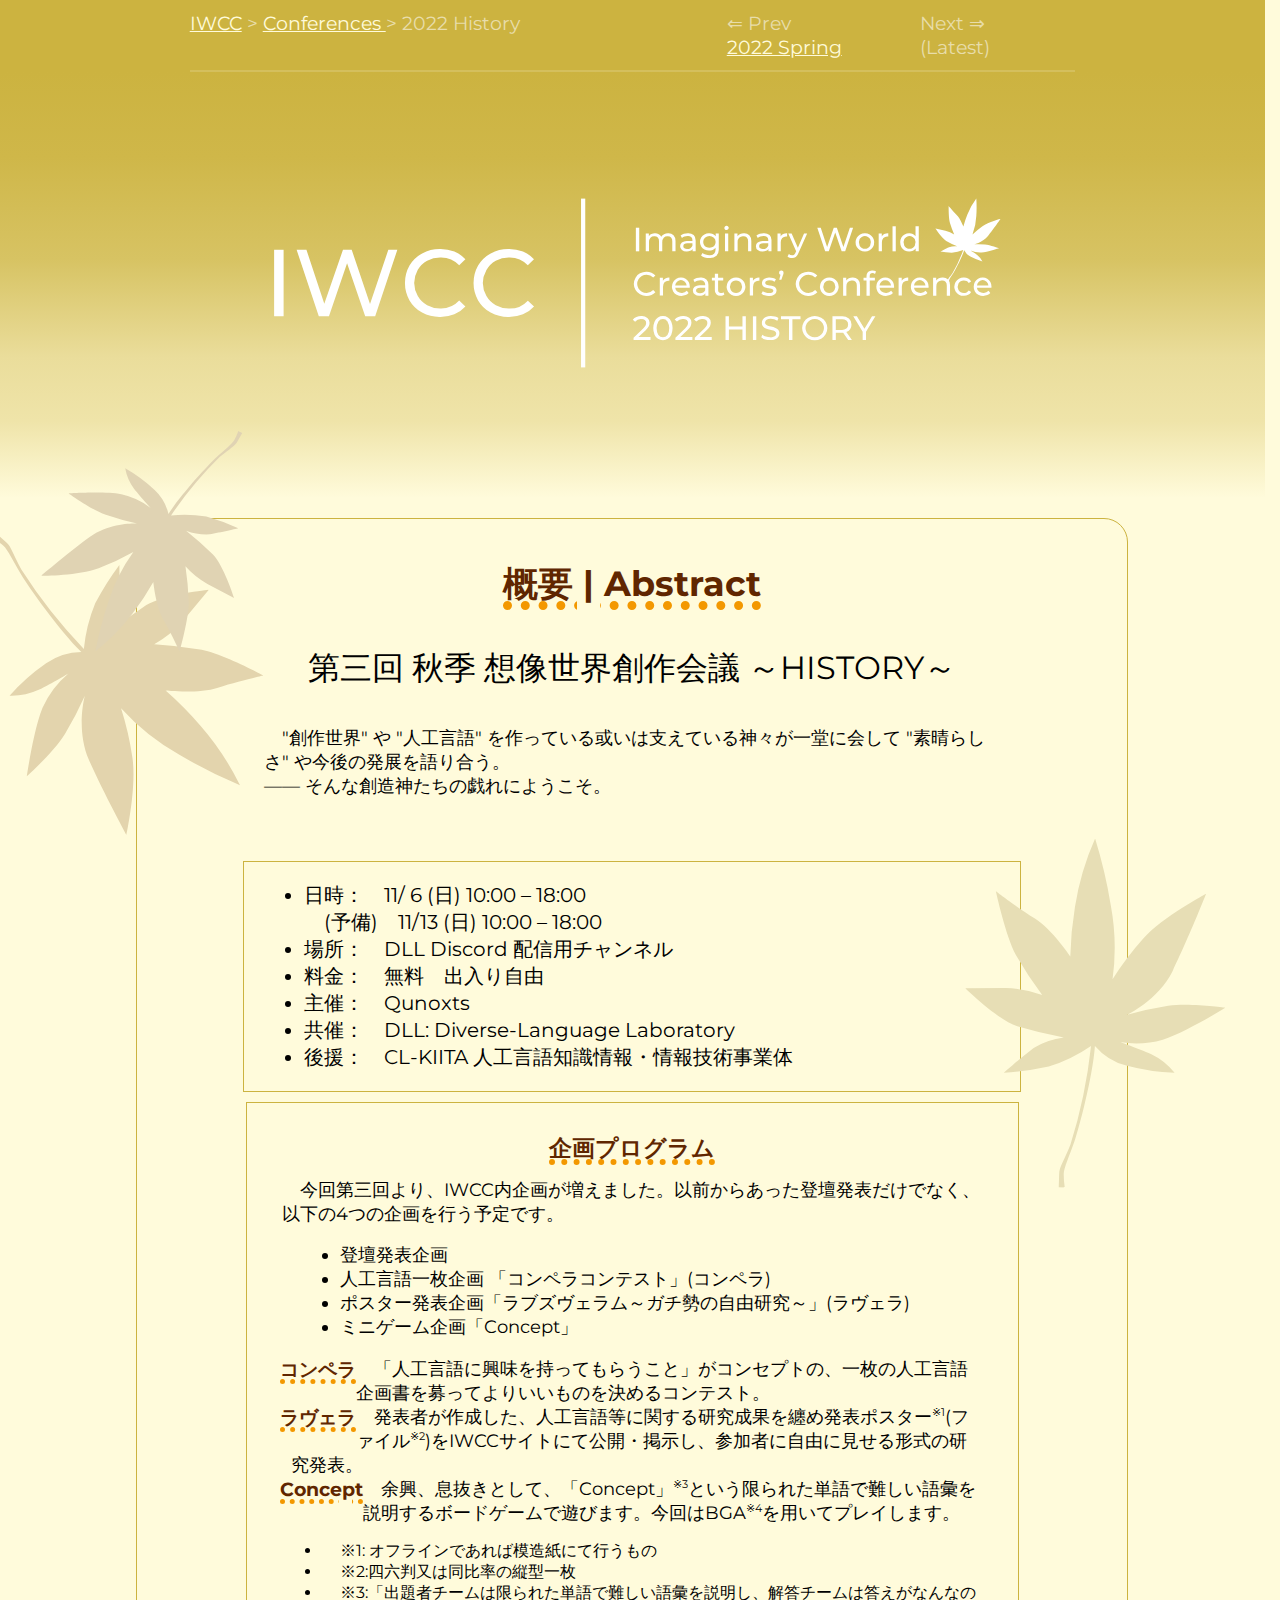
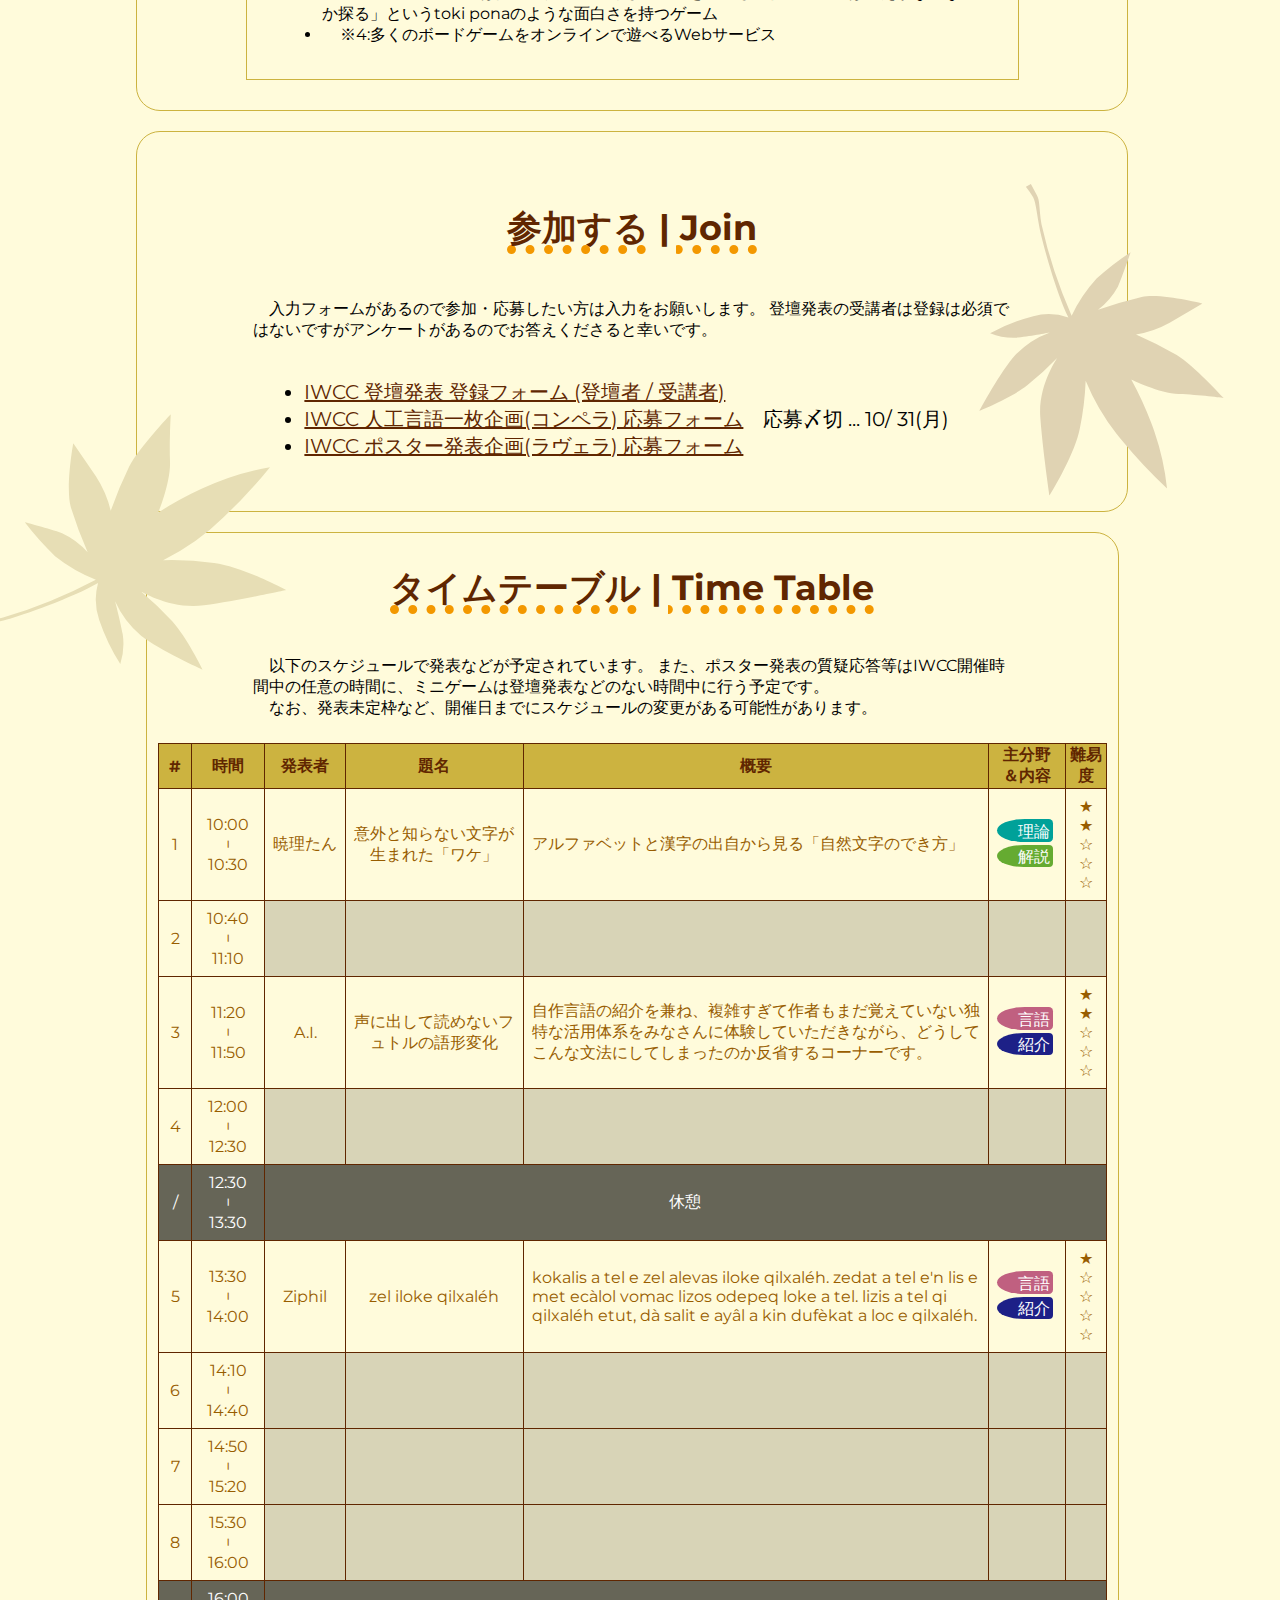
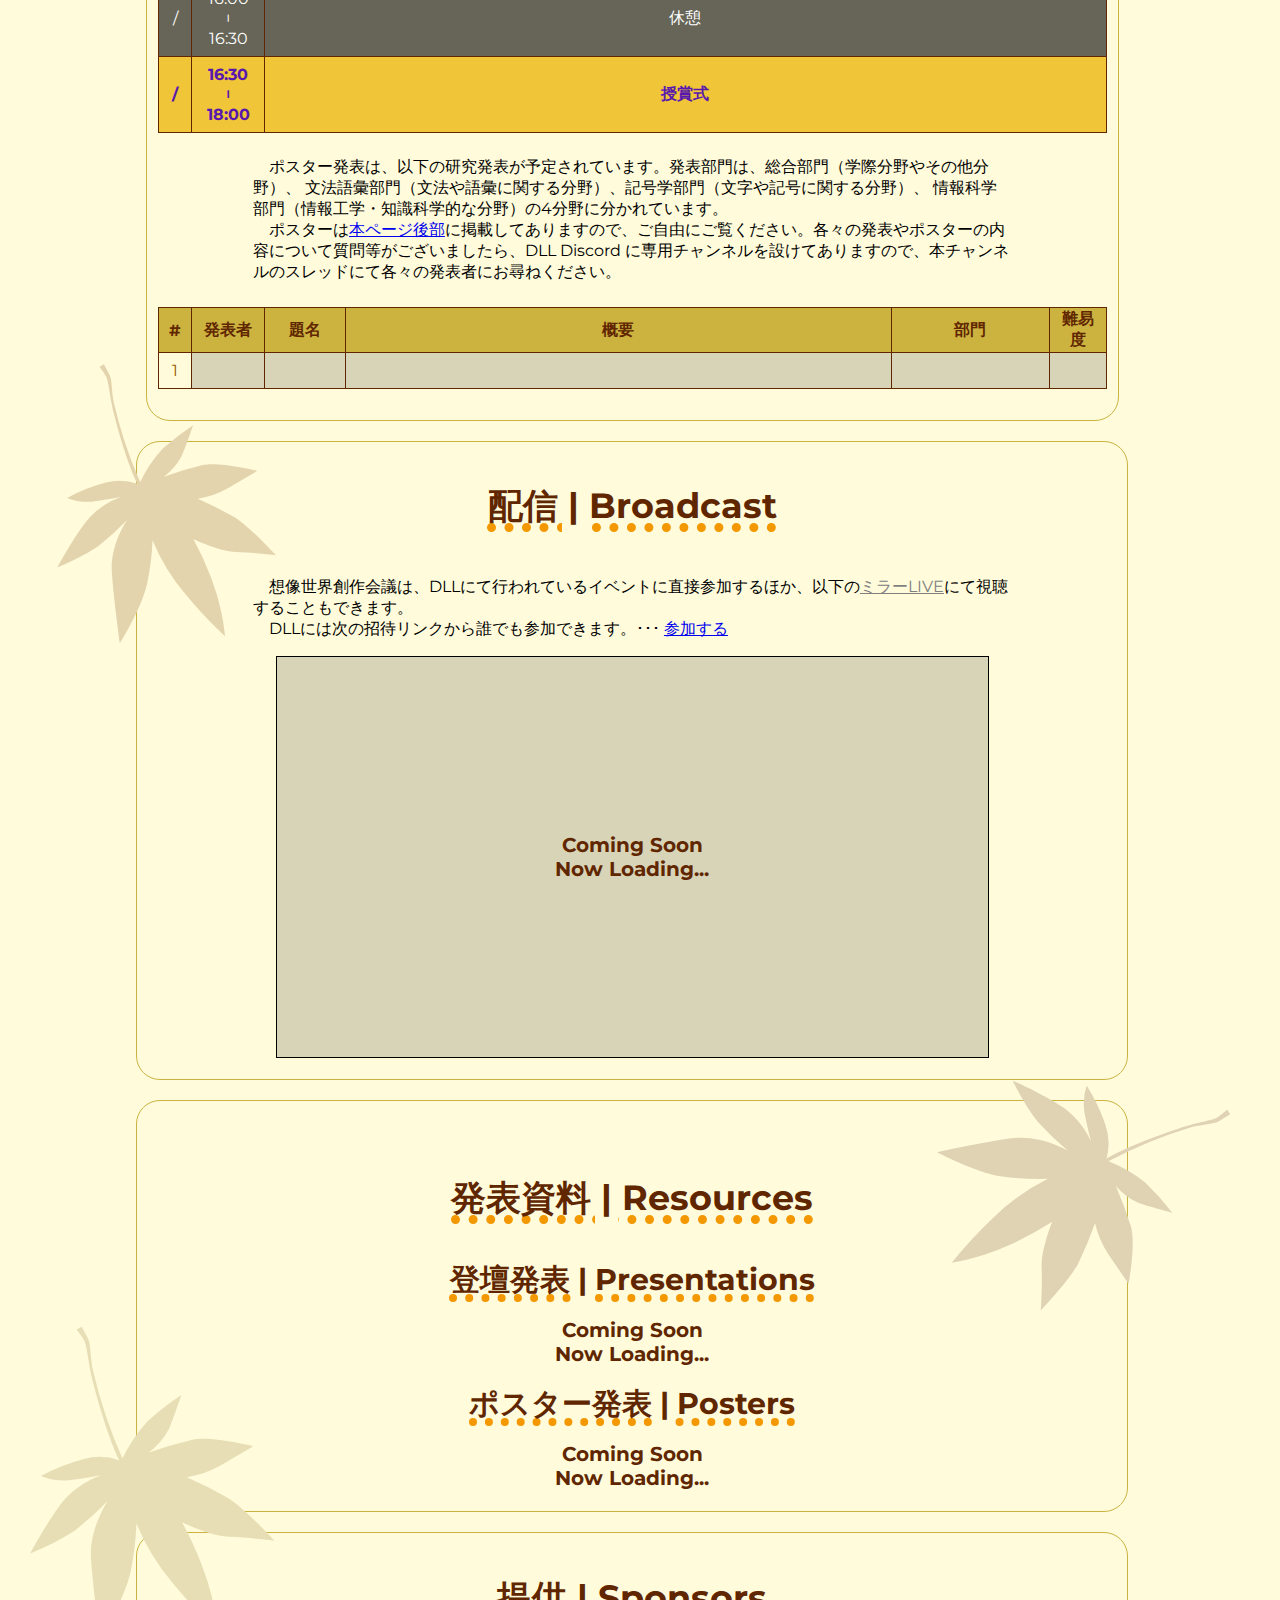
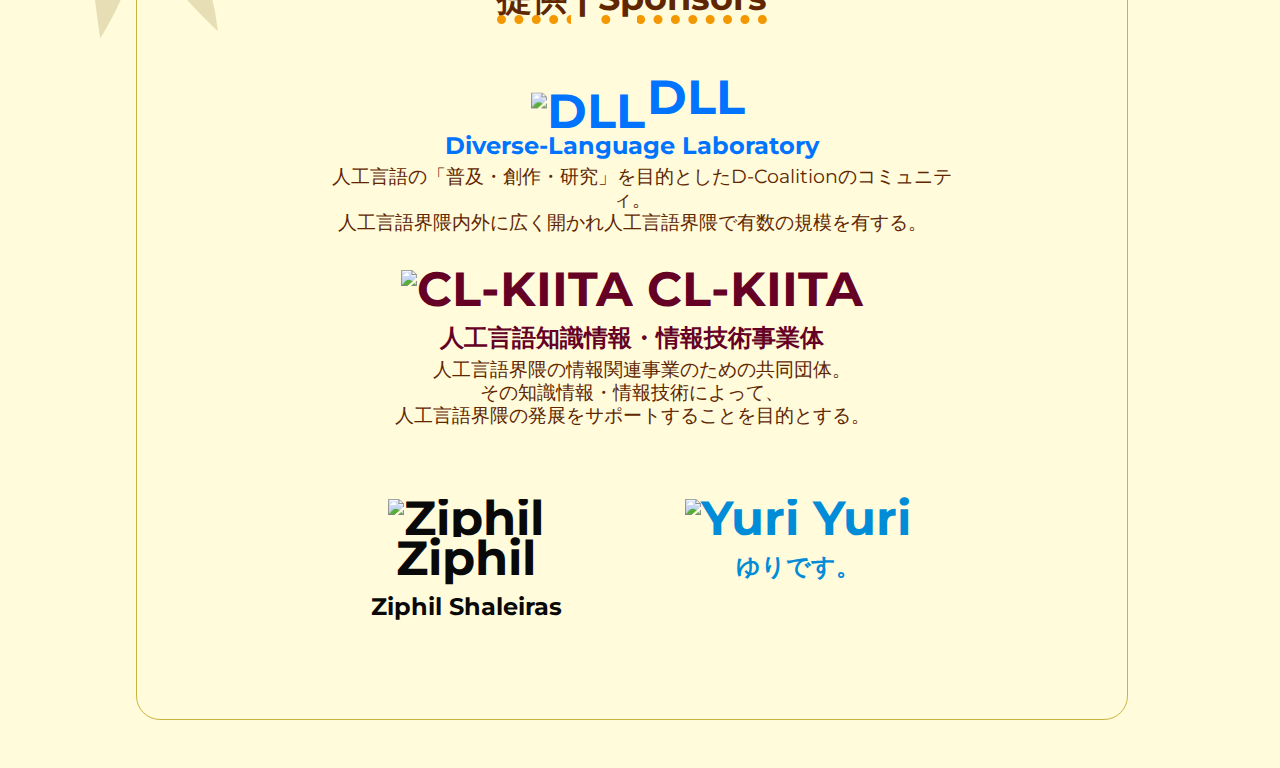
==== commit 4c7bfee1: "Merge pull request #15 from CL-KIITA/revert-13-revert-12-2022aut_add_data_hlk" ====
--- a/docs/2022AUT/index.html
+++ b/docs/2022AUT/index.html
@@ -64,13 +64,17 @@
         <img src="./../assets/logo/momiji_iwcc_or.svg" class="momiji_f2" />
         <img src="./../assets/logo/momiji_iwcc_rd.svg" class="momiji_f1" />
         <span class="heading">概要 | Abstract</span><br /><br />
-        <div class="title"><span>第三回 秋季 想像世界創作会議 ～HISTORY～</span></div>
+        <div class="title">
+          <span>第三回 秋季 想像世界創作会議 ～HISTORY～</span>
+        </div>
 
         <div class="desc mainArticle">
-          <p class="normalText">"創作世界" や "人工言語"
-          を作っている或いは支えている神々が一堂に会して "素晴らしさ"
-          や今後の発展を語り合う。<br />
-          ―― そんな創造神たちの戯れにようこそ。</p>
+          <p class="normalText">
+            "創作世界" や "人工言語"
+            を作っている或いは支えている神々が一堂に会して "素晴らしさ"
+            や今後の発展を語り合う。<br />
+            ―― そんな創造神たちの戯れにようこそ。
+          </p>
           <p class="imageR">
             <img src="./../assets/logo/momiji_iwcc_yl.svg" class="momiji_b1" />
           </p>
@@ -265,14 +269,26 @@
                 <td>12:30<br />︲<br />13:30</td>
                 <td colspan="5">休憩</td>
               </tr>
-              <tr class="yet">
+              <tr>
                 <td>5</td>
                 <td>13:30<br />︲<br />14:00</td>
-                <td></td>
-                <td></td>
-                <td></td>
-                <td></td>
-                <td></td>
+                <td>Ziphil</td>
+                <td><span lang="mis">zel iloke qilxaléh</span></td>
+                <td>
+                  <span lang="mis">
+                    kokalis a tel e zel alevas iloke qilxaléh. zedat a tel e'n lis
+                    e met ecàlol vomac lizos odepeq loke a tel. lizis a tel qi
+                    qilxaléh etut, dà salit e ayâl a kin dufèkat a loc e qilxaléh.
+                  </span>
+                </td>
+                <td>
+                  <span class="tag" field="lang">言語</span><br /><span
+                    class="tag"
+                    session="intro"
+                    >紹介</span
+                  >
+                </td>
+                <td>★☆☆☆☆</td>
               </tr>
               <tr class="yet">
                 <td>6</td>
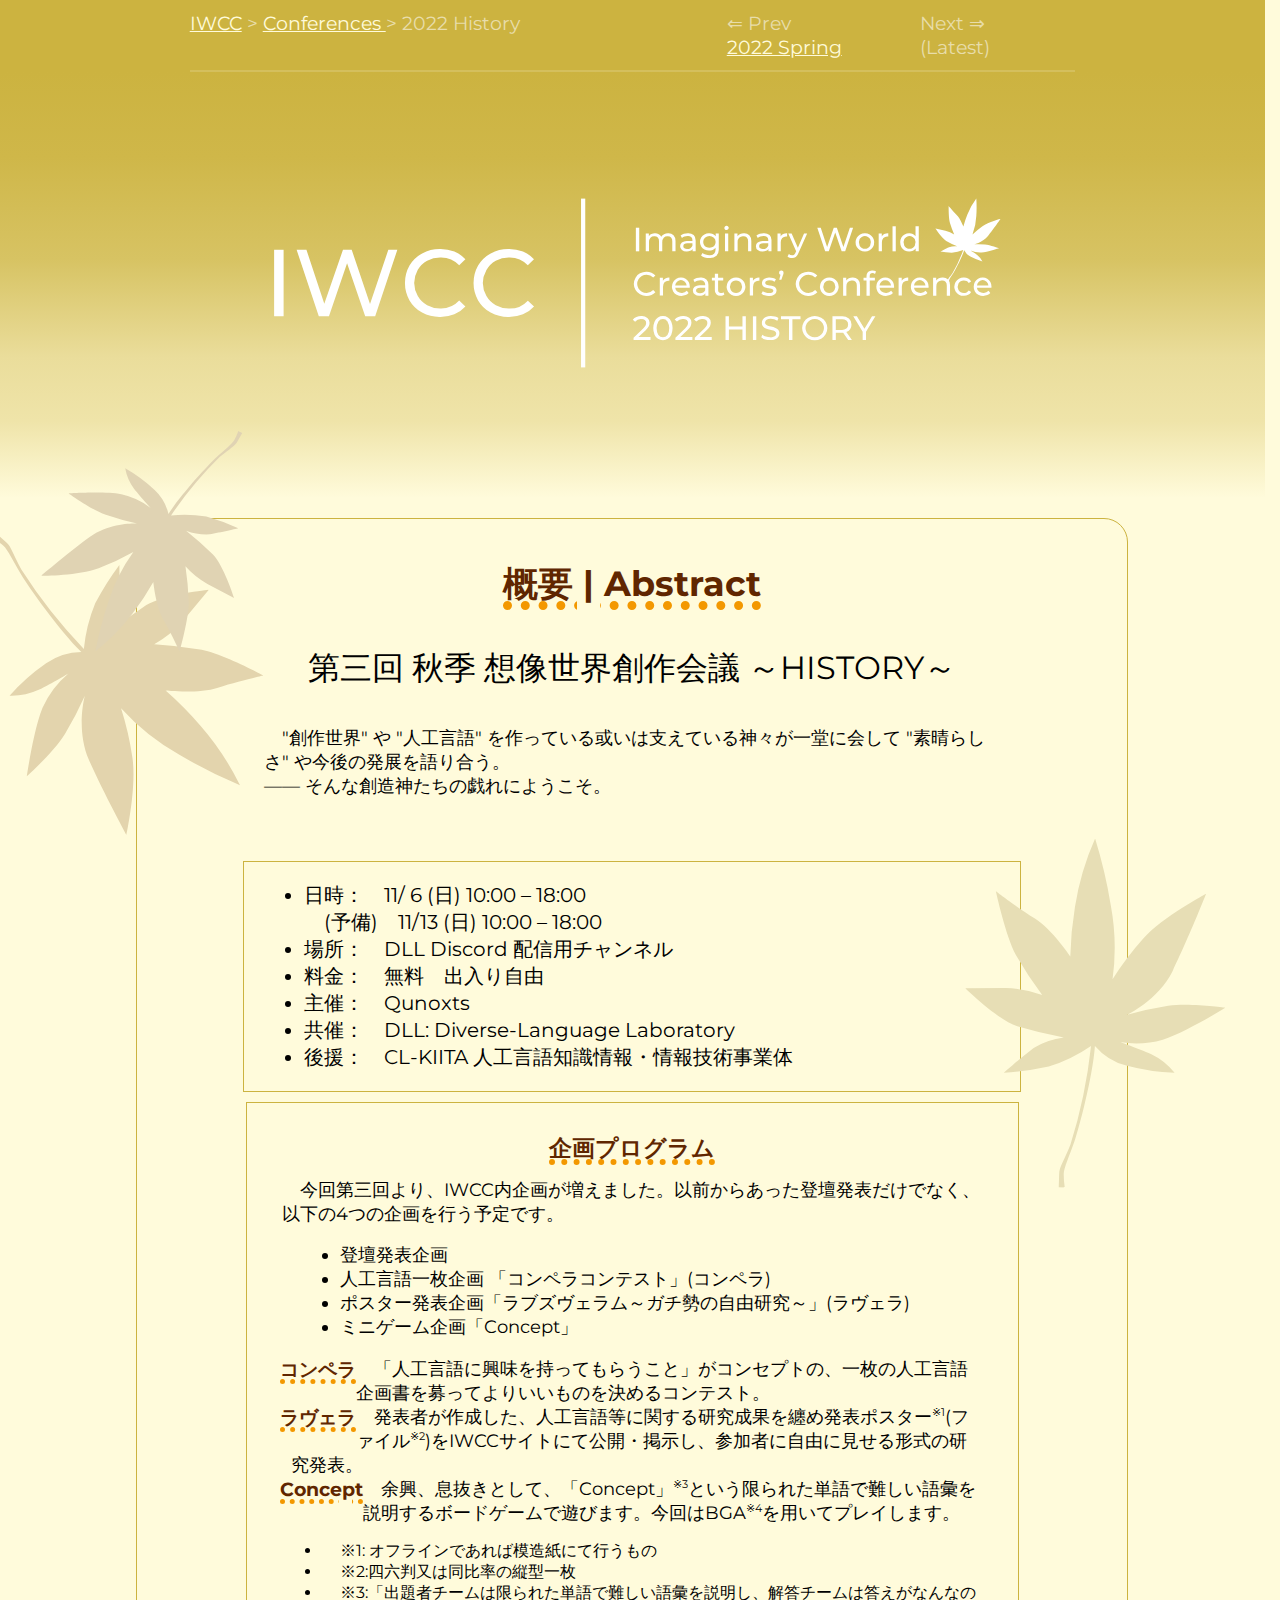
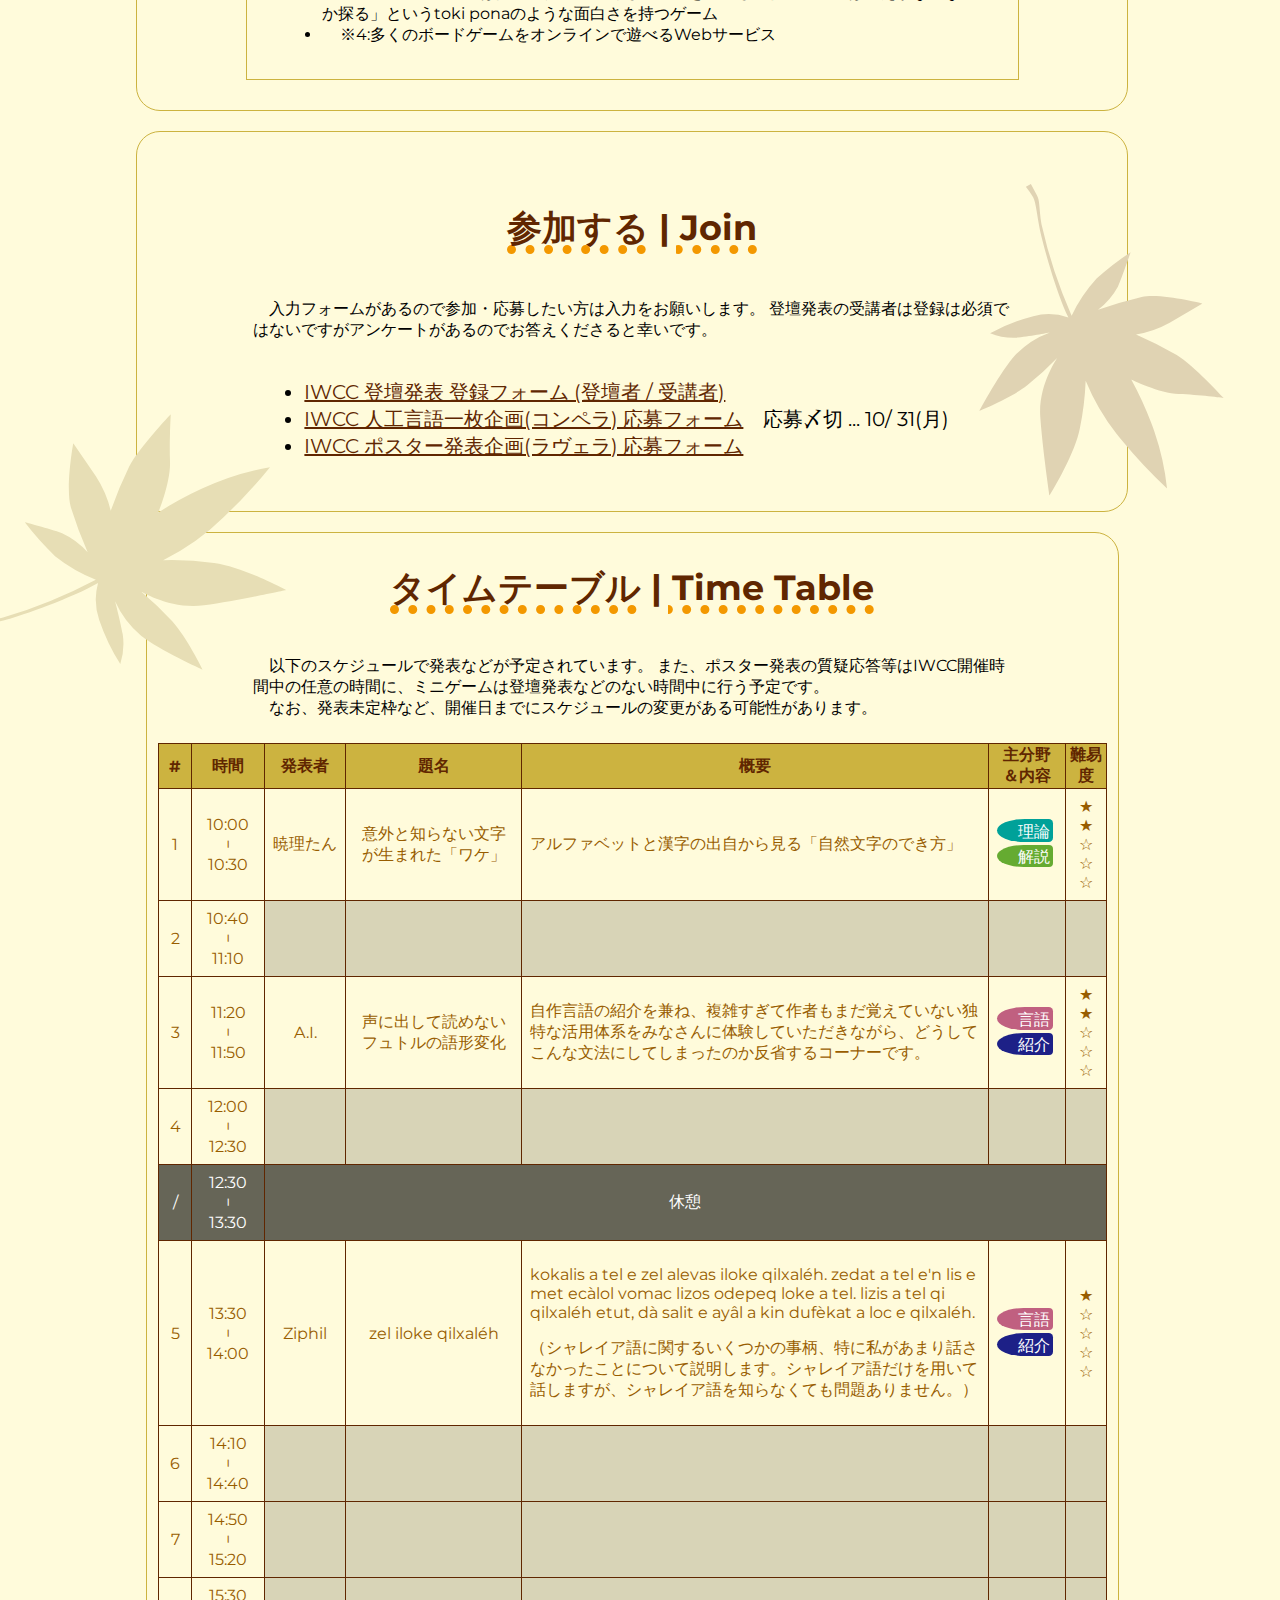
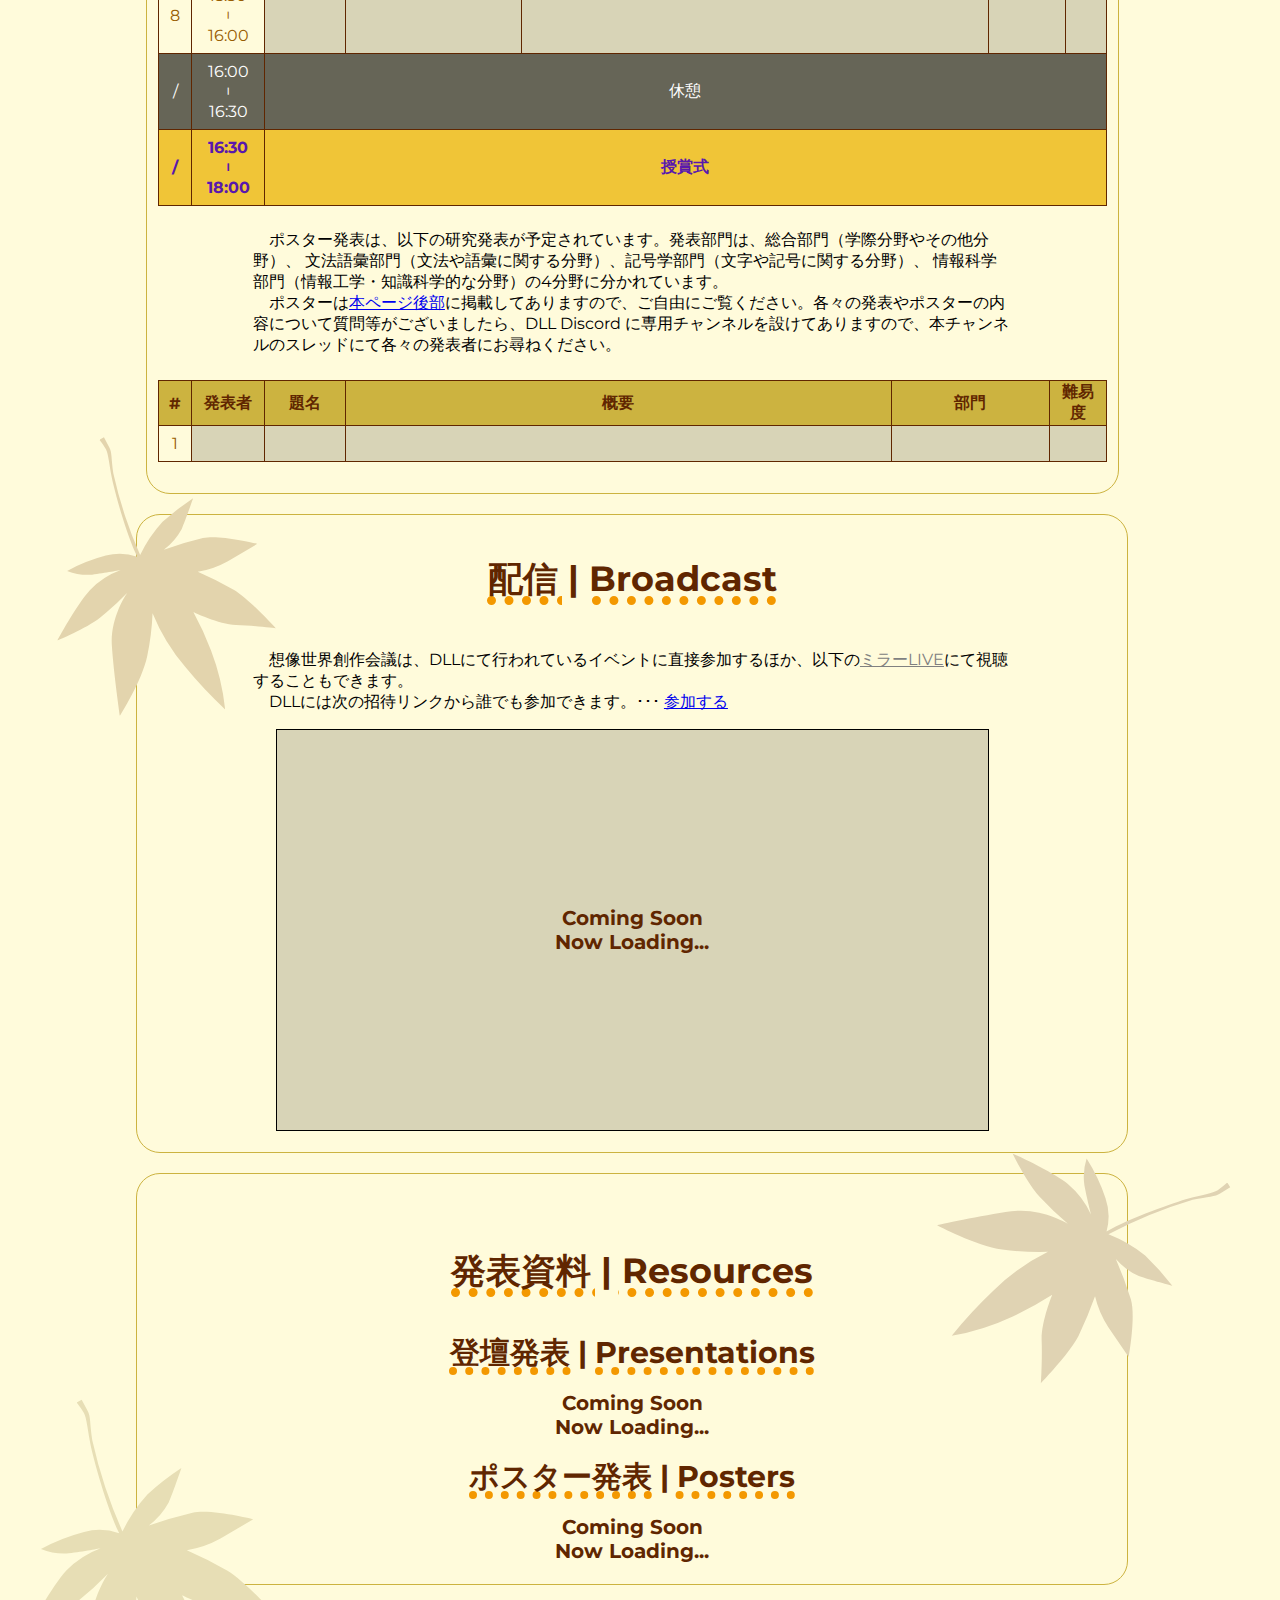
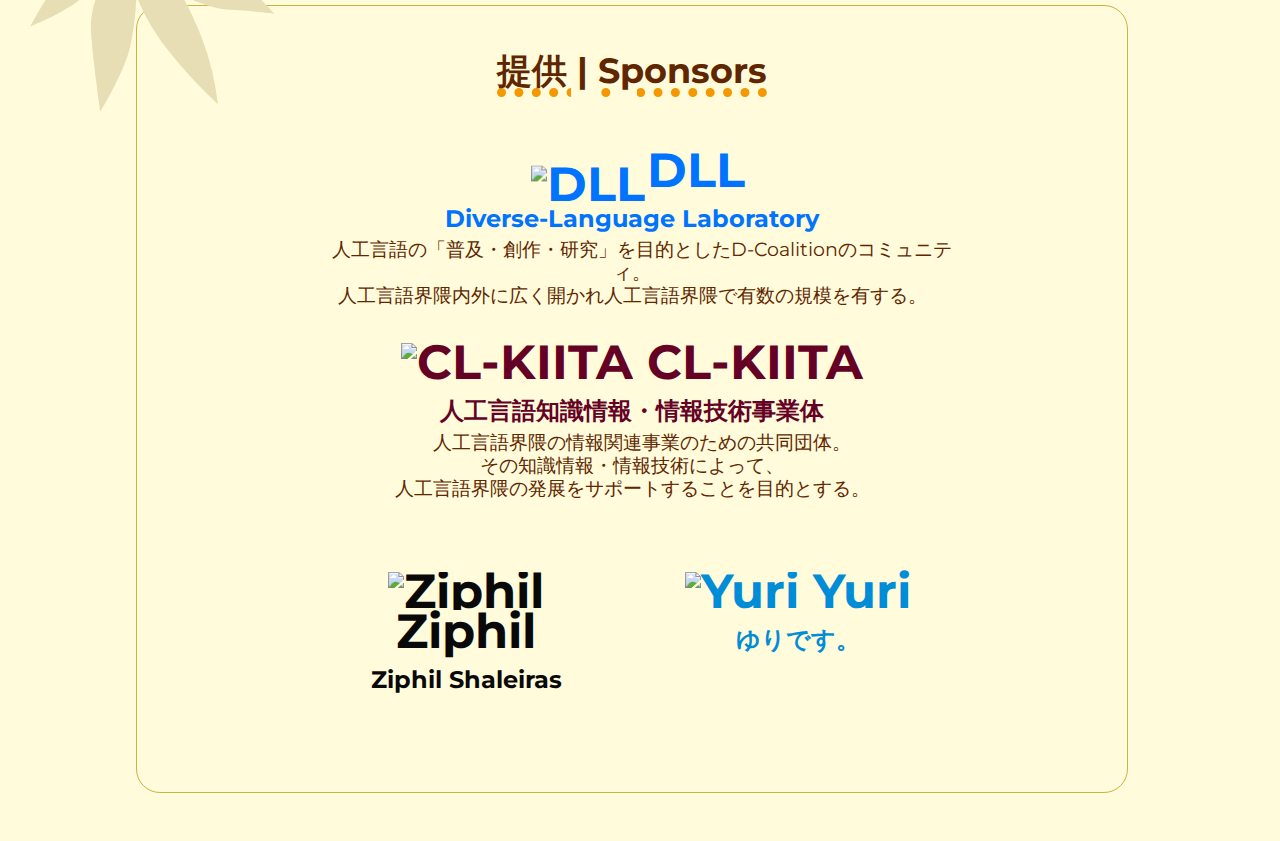
==== commit e06fb781: "シャレイア語部分に和訳を追加 (#9 にて Ziphil さん提供)" ====
--- a/docs/2022AUT/index.html
+++ b/docs/2022AUT/index.html
@@ -275,11 +275,14 @@
                 <td>Ziphil</td>
                 <td><span lang="mis">zel iloke qilxaléh</span></td>
                 <td>
-                  <span lang="mis">
+                  <p lang="mis">
                     kokalis a tel e zel alevas iloke qilxaléh. zedat a tel e'n lis
                     e met ecàlol vomac lizos odepeq loke a tel. lizis a tel qi
                     qilxaléh etut, dà salit e ayâl a kin dufèkat a loc e qilxaléh.
-                  </span>
+                  </p>
+                  <p>
+                    （シャレイア語に関するいくつかの事柄、特に私があまり話さなかったことについて説明します。シャレイア語だけを用いて話しますが、シャレイア語を知らなくても問題ありません。）
+                  </p>
                 </td>
                 <td>
                   <span class="tag" field="lang">言語</span><br /><span
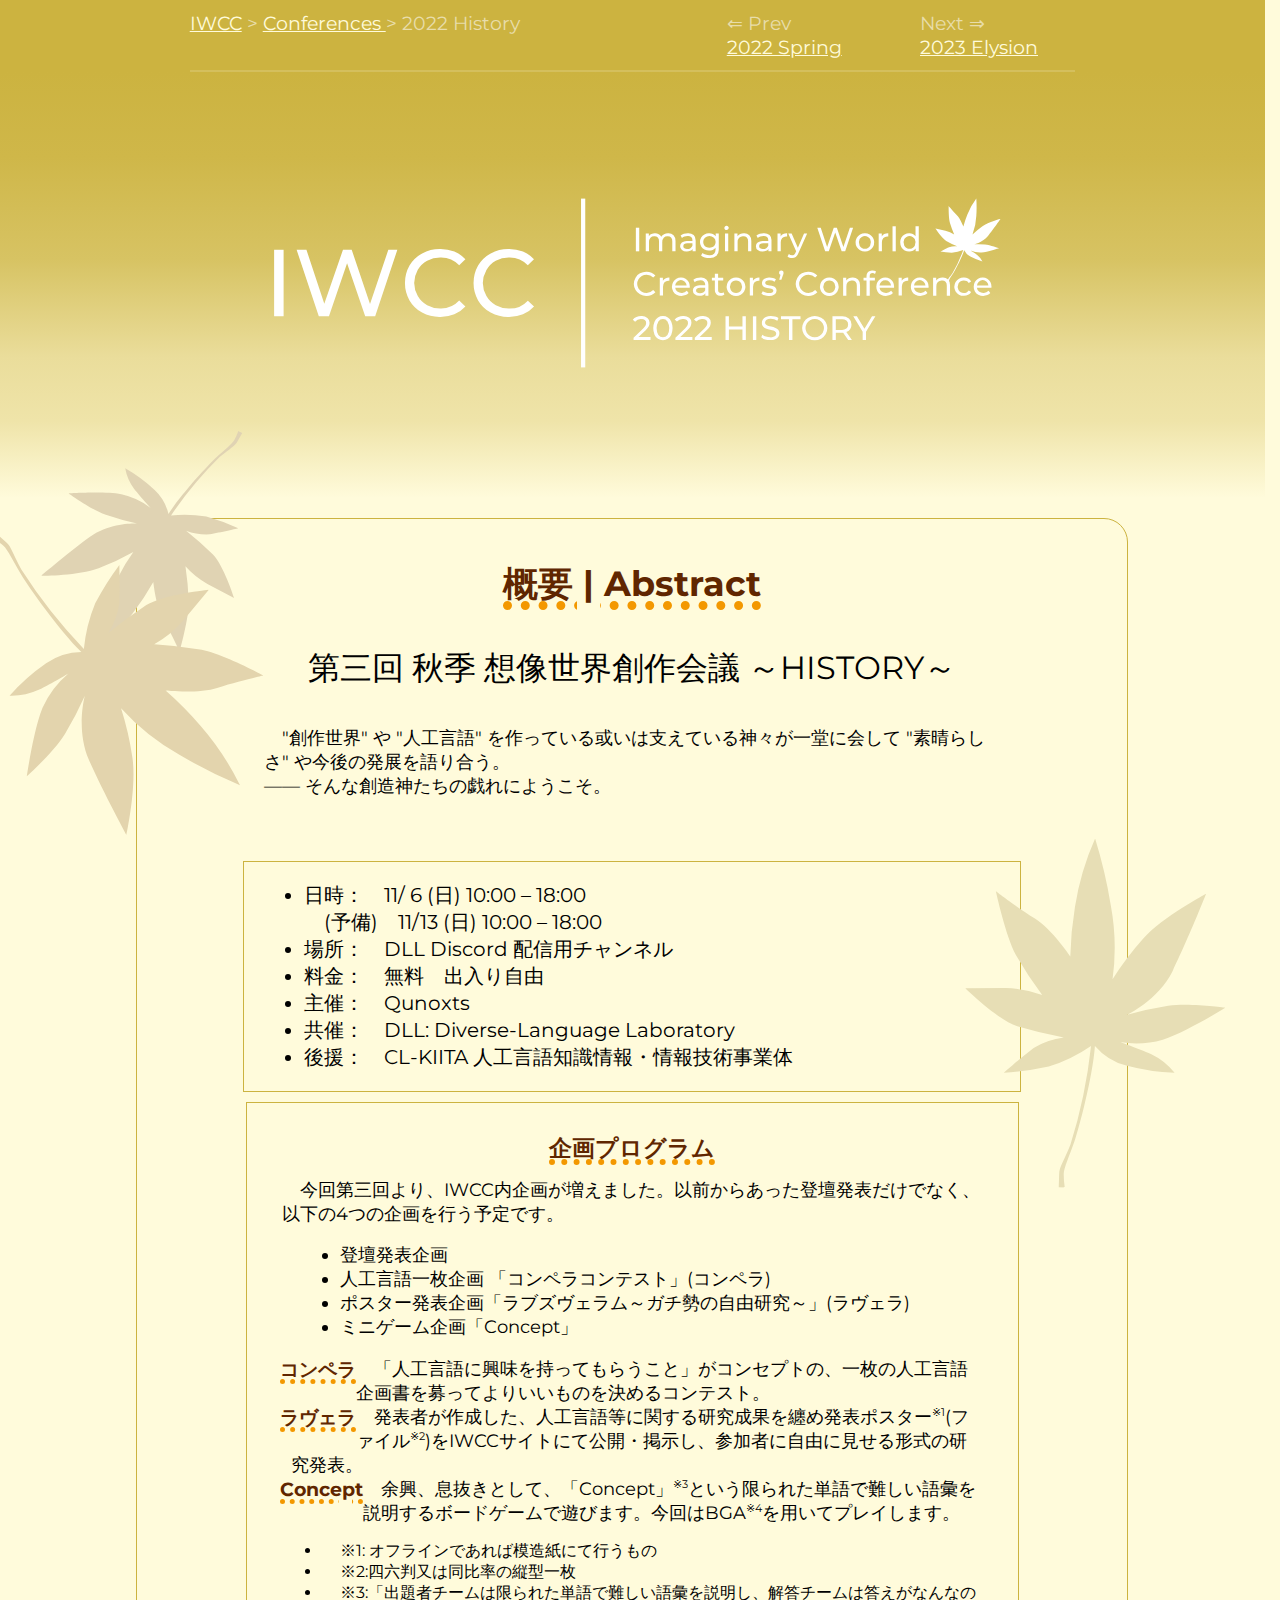
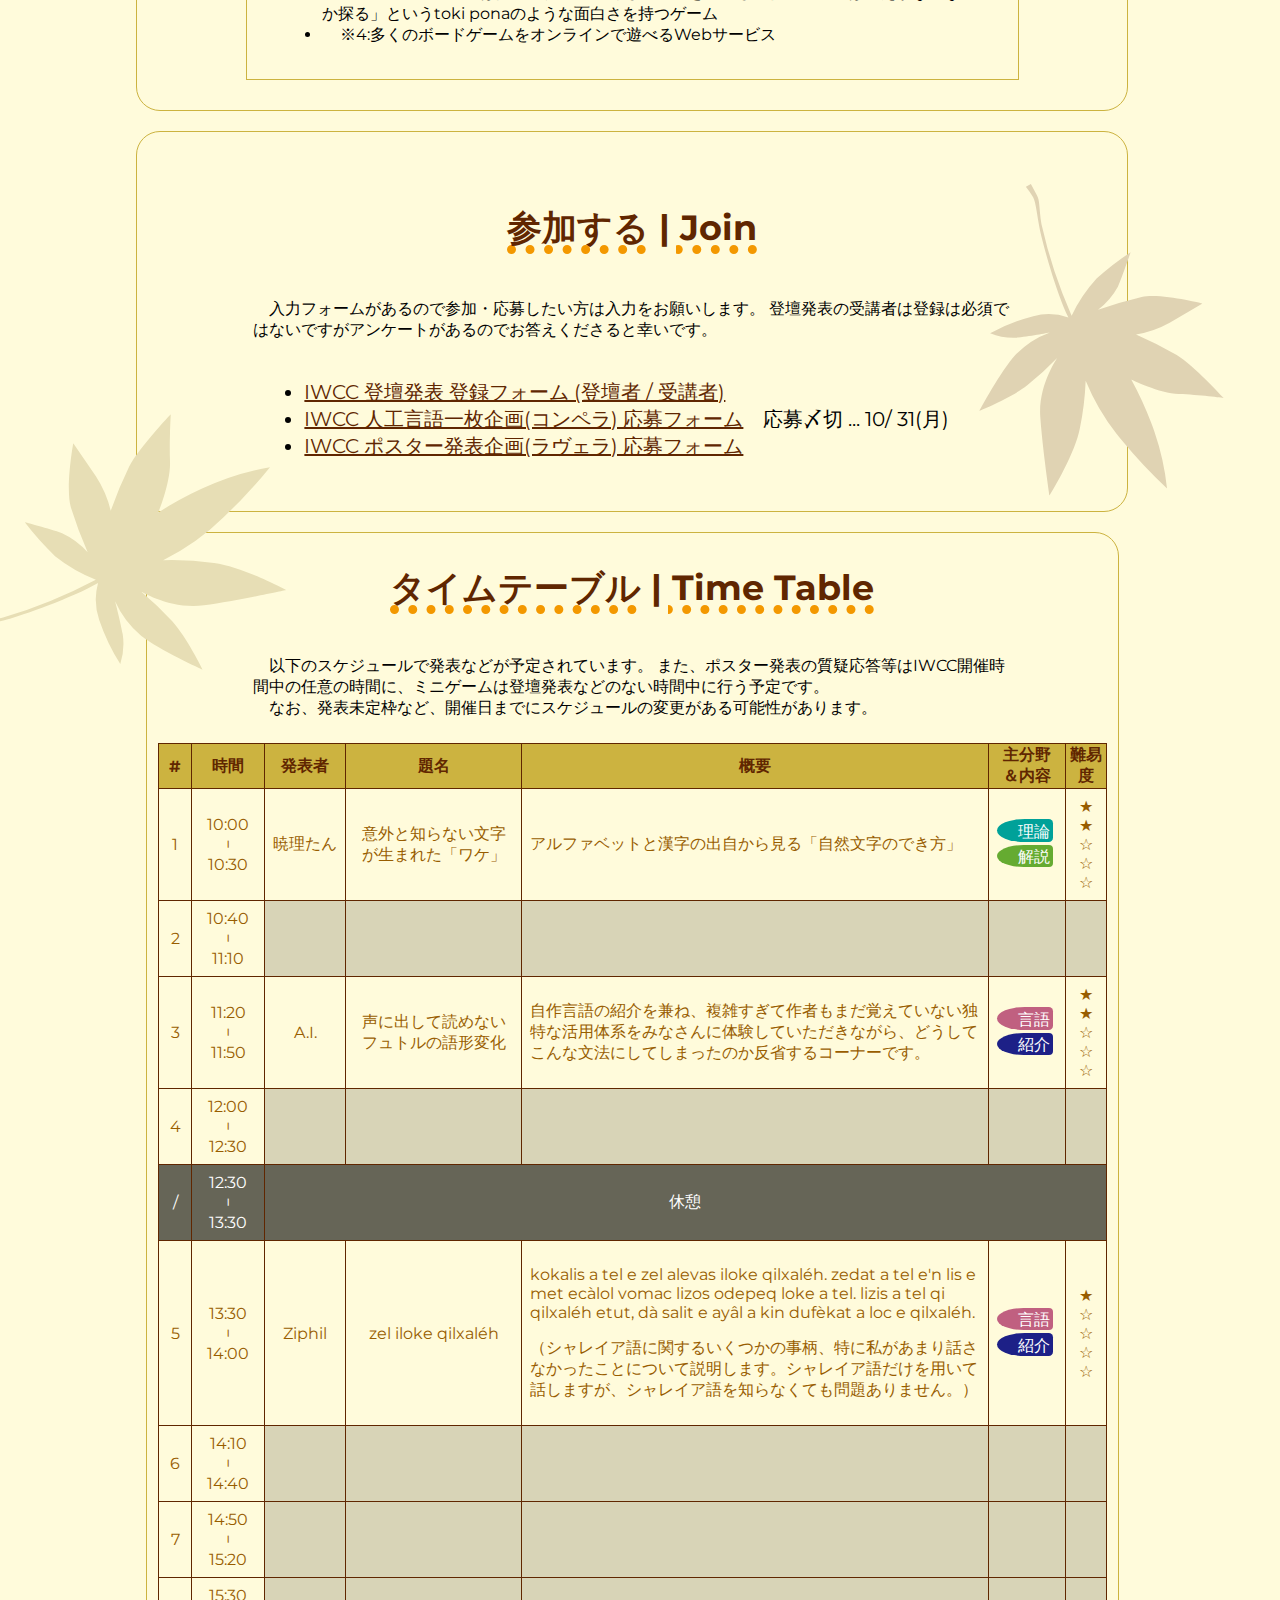
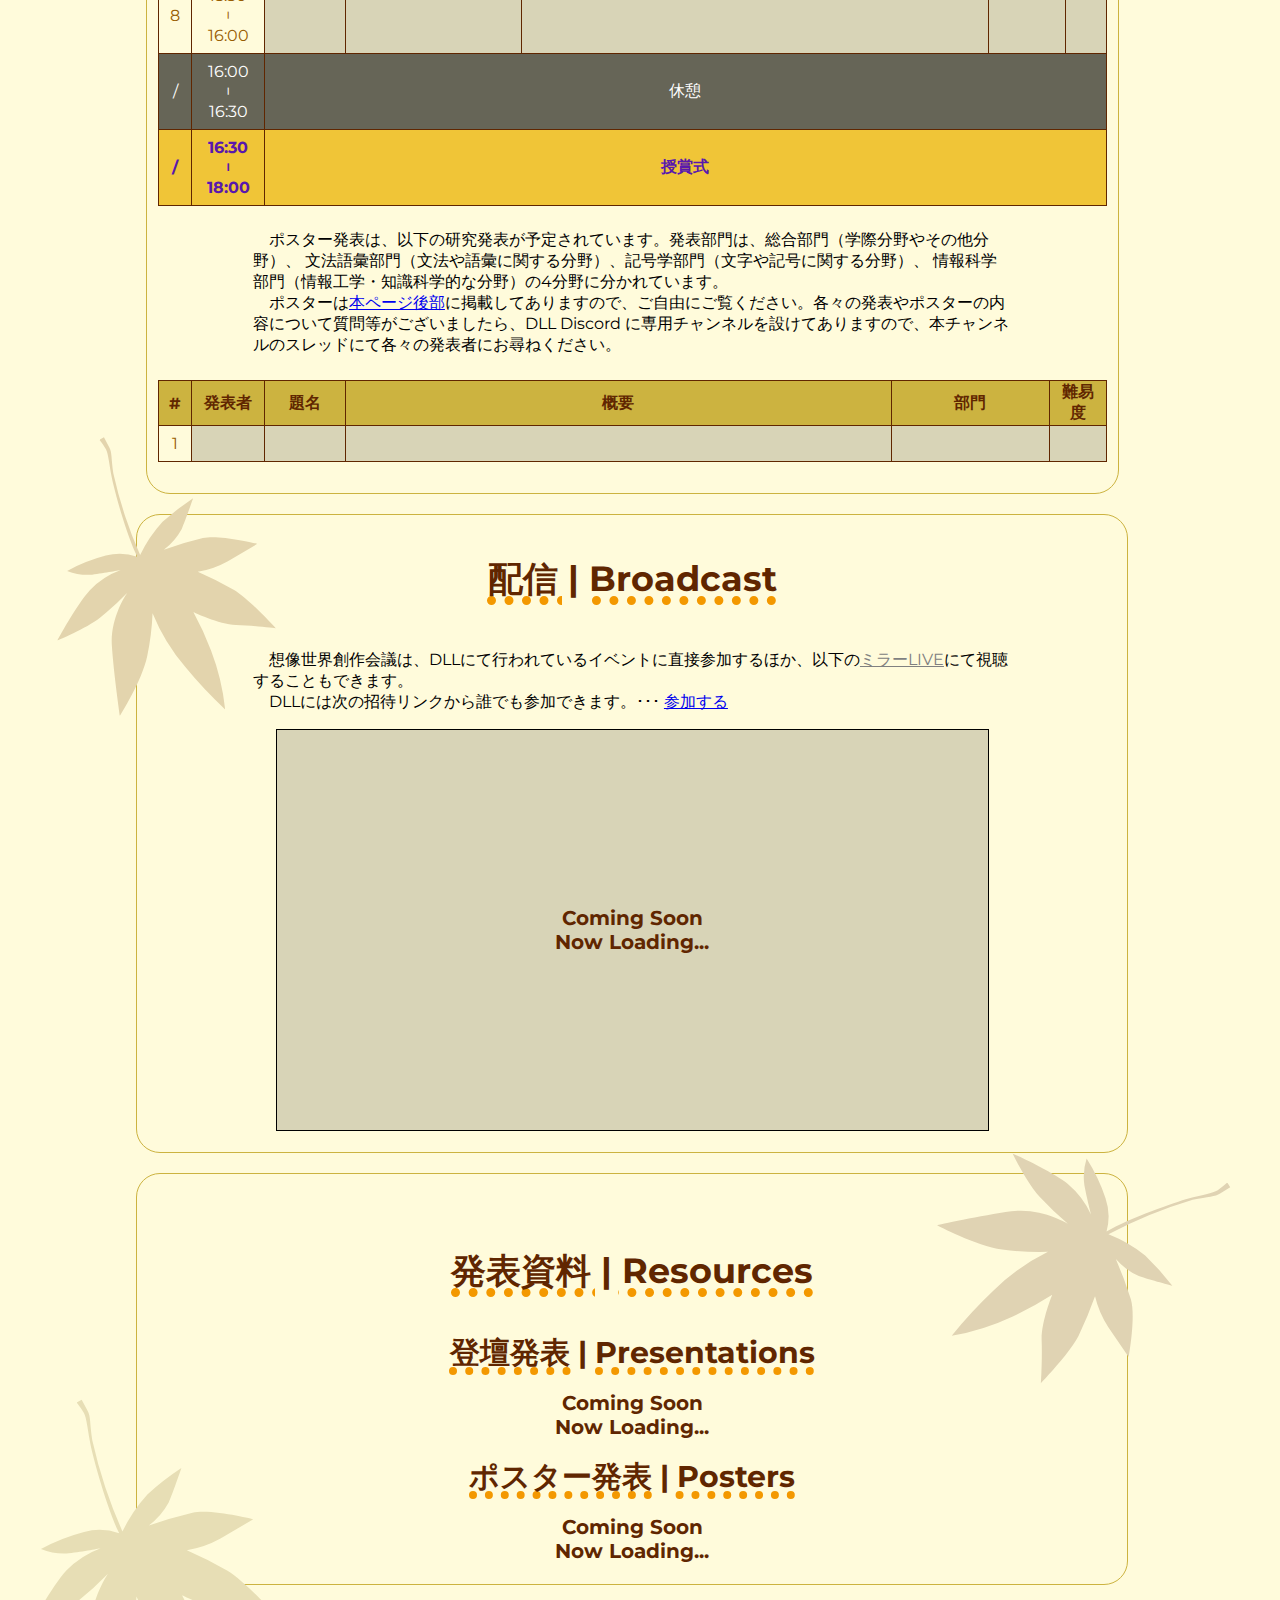
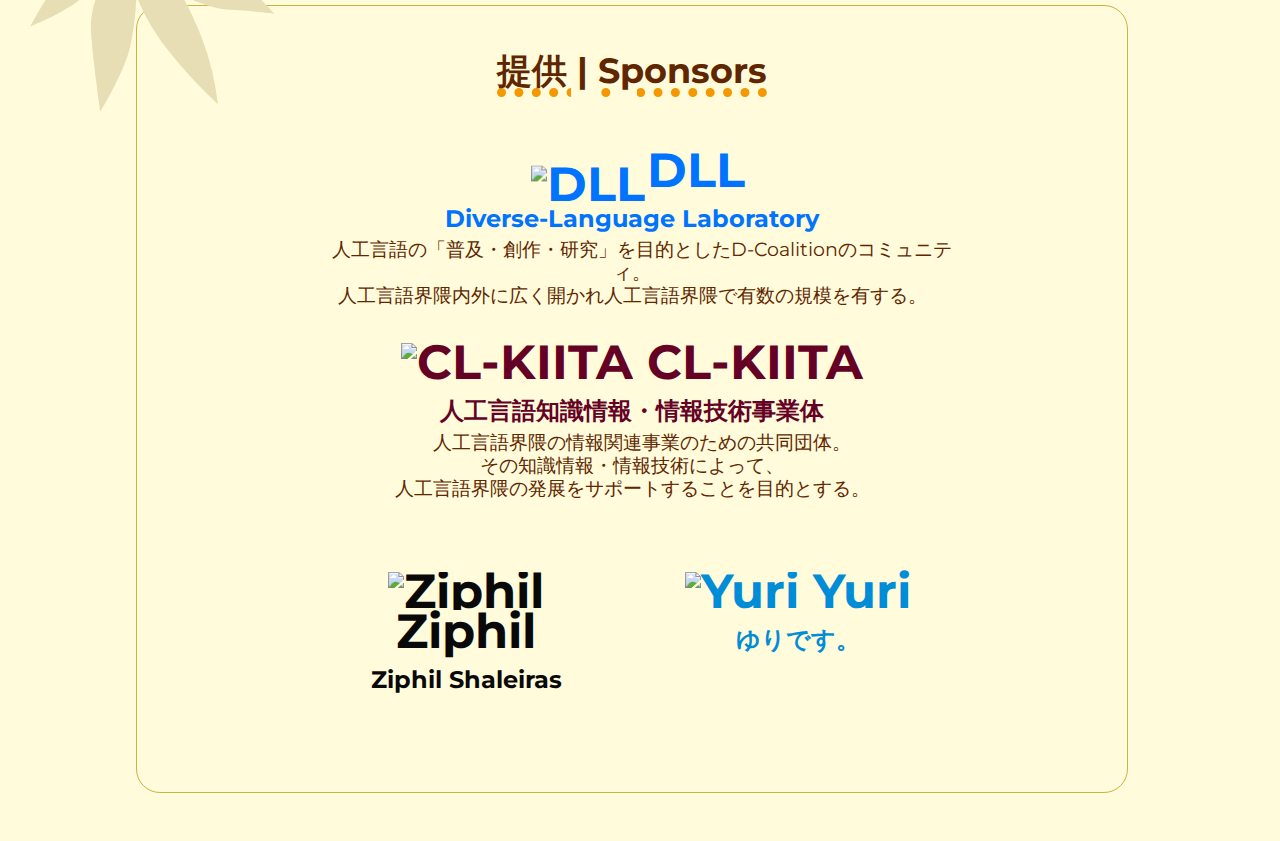
==== commit fdc9d7d1: "add: clouds" ====
--- a/docs/2022AUT/index.html
+++ b/docs/2022AUT/index.html
@@ -51,7 +51,7 @@
           <span
             >⇐ Prev<br /><a href="./../2022SPR/index.html">2022 Spring</a></span
           >
-          <span>Next ⇒<br />(Latest)</span>
+          <span>Next ⇒<br /><a href="./../2023AUT/index.html">2023 Elysion</a></span>
         </div>
       </div>
     </div>
@@ -61,8 +61,8 @@
     <div class="contentContainer">
       <div class="blank"></div>
       <div class="content abstract">
+        <img src="./../assets/logo/momiji_iwcc_rd.svg" class="momiji_f1" />
         <img src="./../assets/logo/momiji_iwcc_or.svg" class="momiji_f2" />
-        <img src="./../assets/logo/momiji_iwcc_rd.svg" class="momiji_f1" />
         <span class="heading">概要 | Abstract</span><br /><br />
         <div class="title">
           <span>第三回 秋季 想像世界創作会議 ～HISTORY～</span>
--- a/docs/style/indiv/2022aut.css
+++ b/docs/style/indiv/2022aut.css
@@ -85,6 +85,11 @@
   background-color: var(--fallen-leaves-light);
   color: var(--fertile-soil-light);
 }
+.schedule table.timetable tr.awards {
+  background-color: var(--gold);
+  color: var(--purple);
+  font-weight: bold;
+}
 .schedule table.timetable thead tr {
   background-color: var(--fallen-leaves-dark);
   color: var(--fertile-soil);
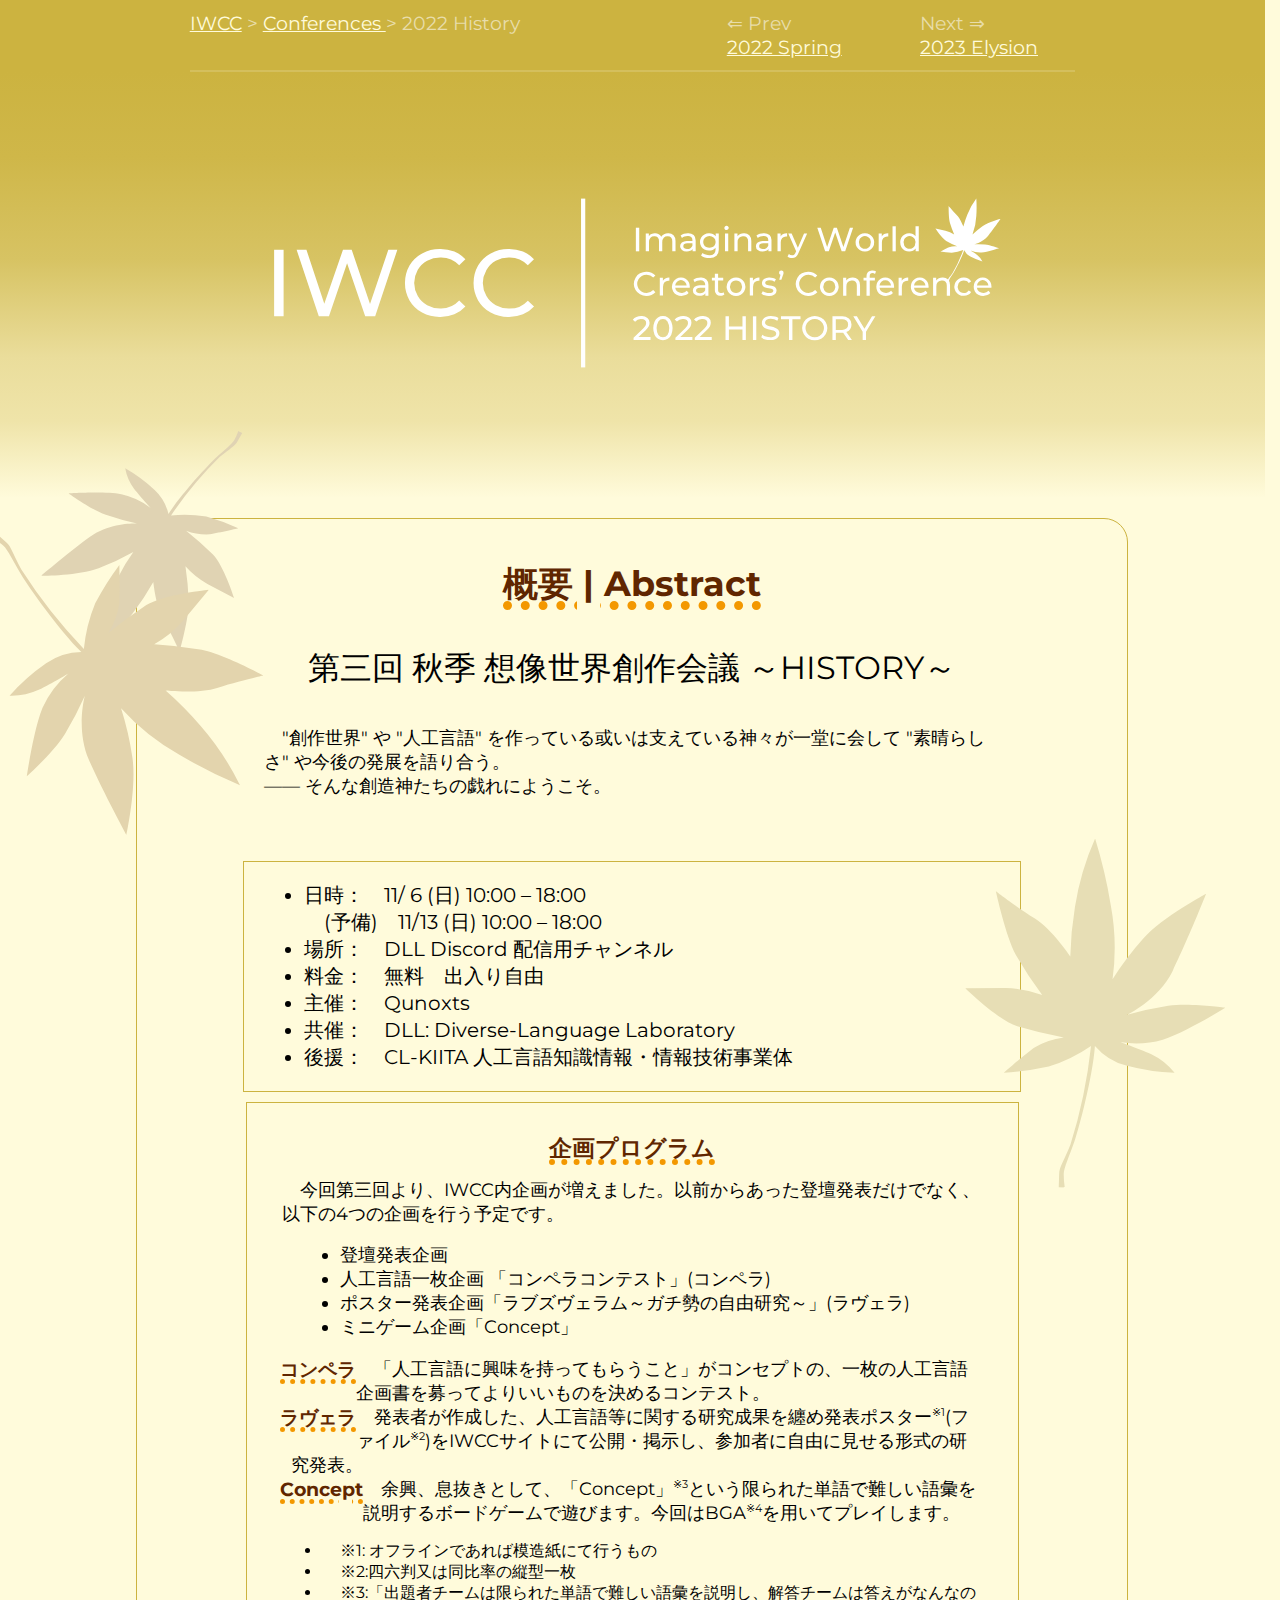
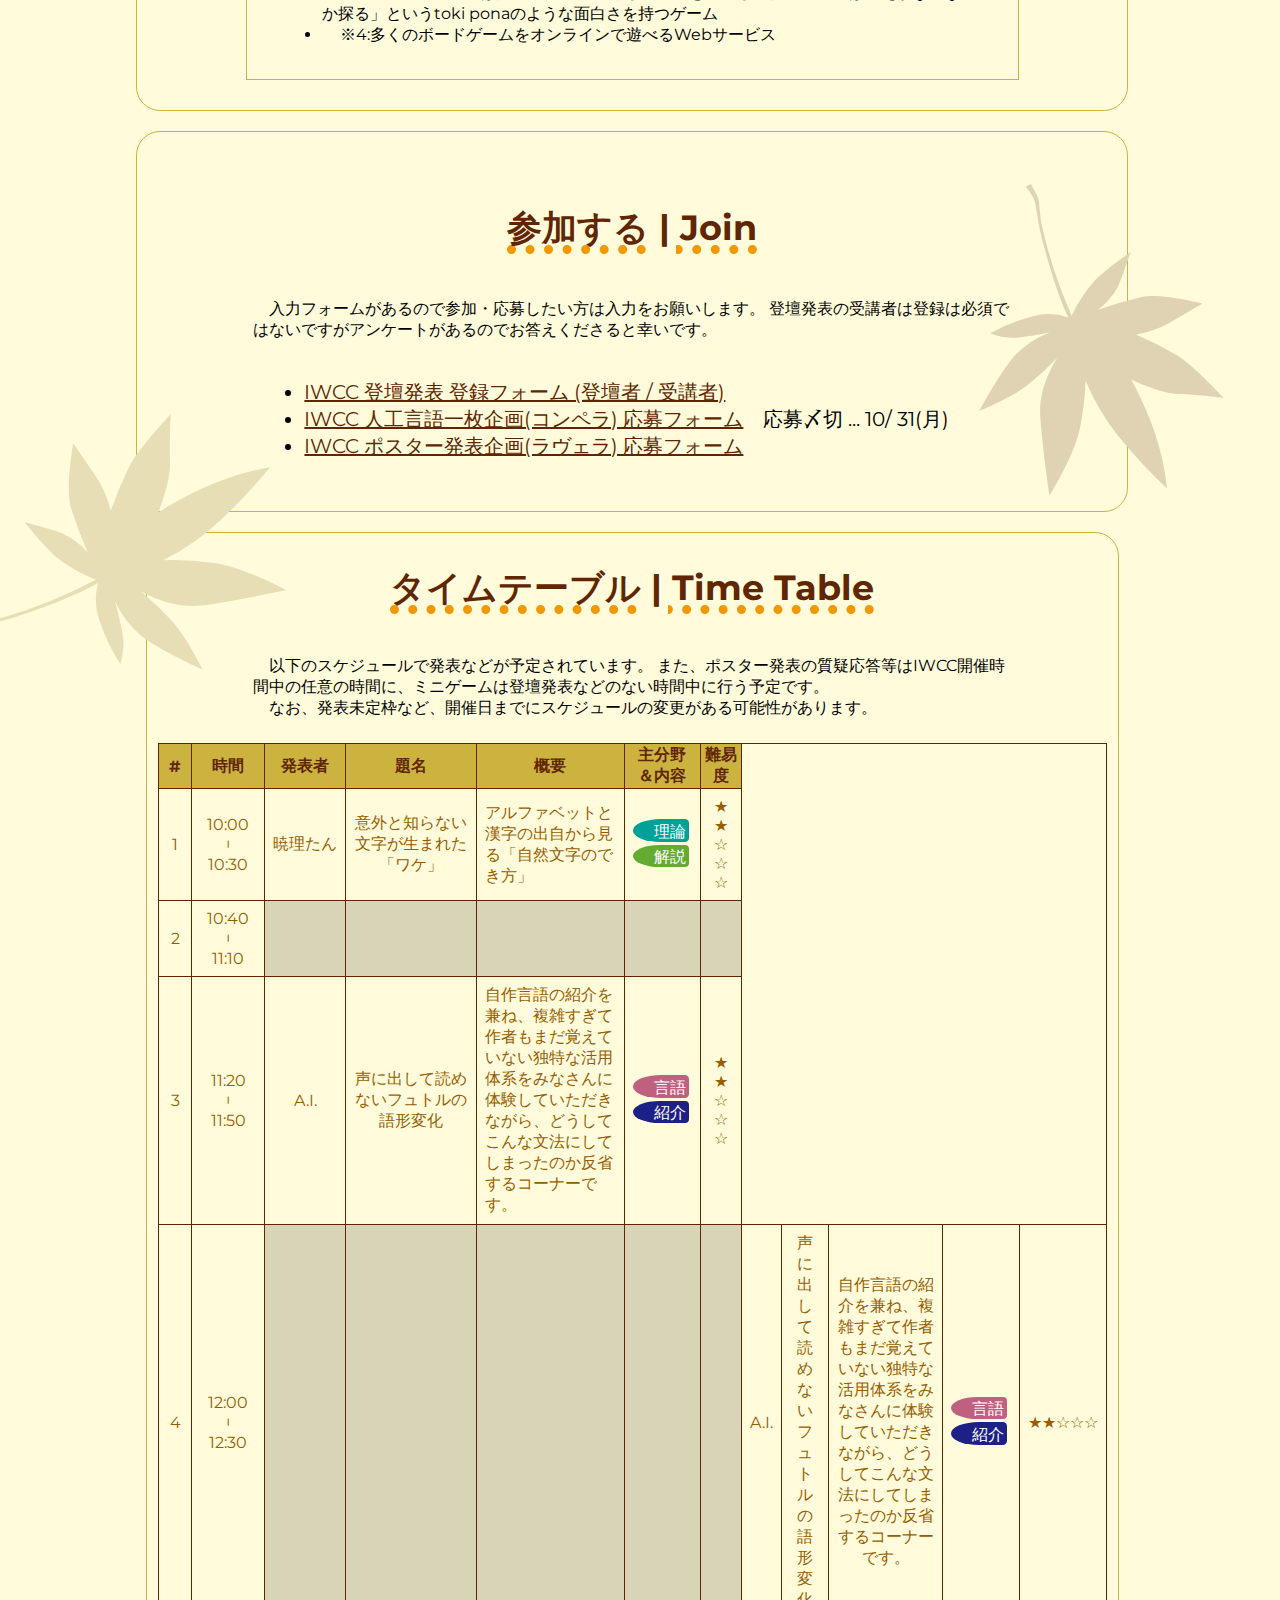
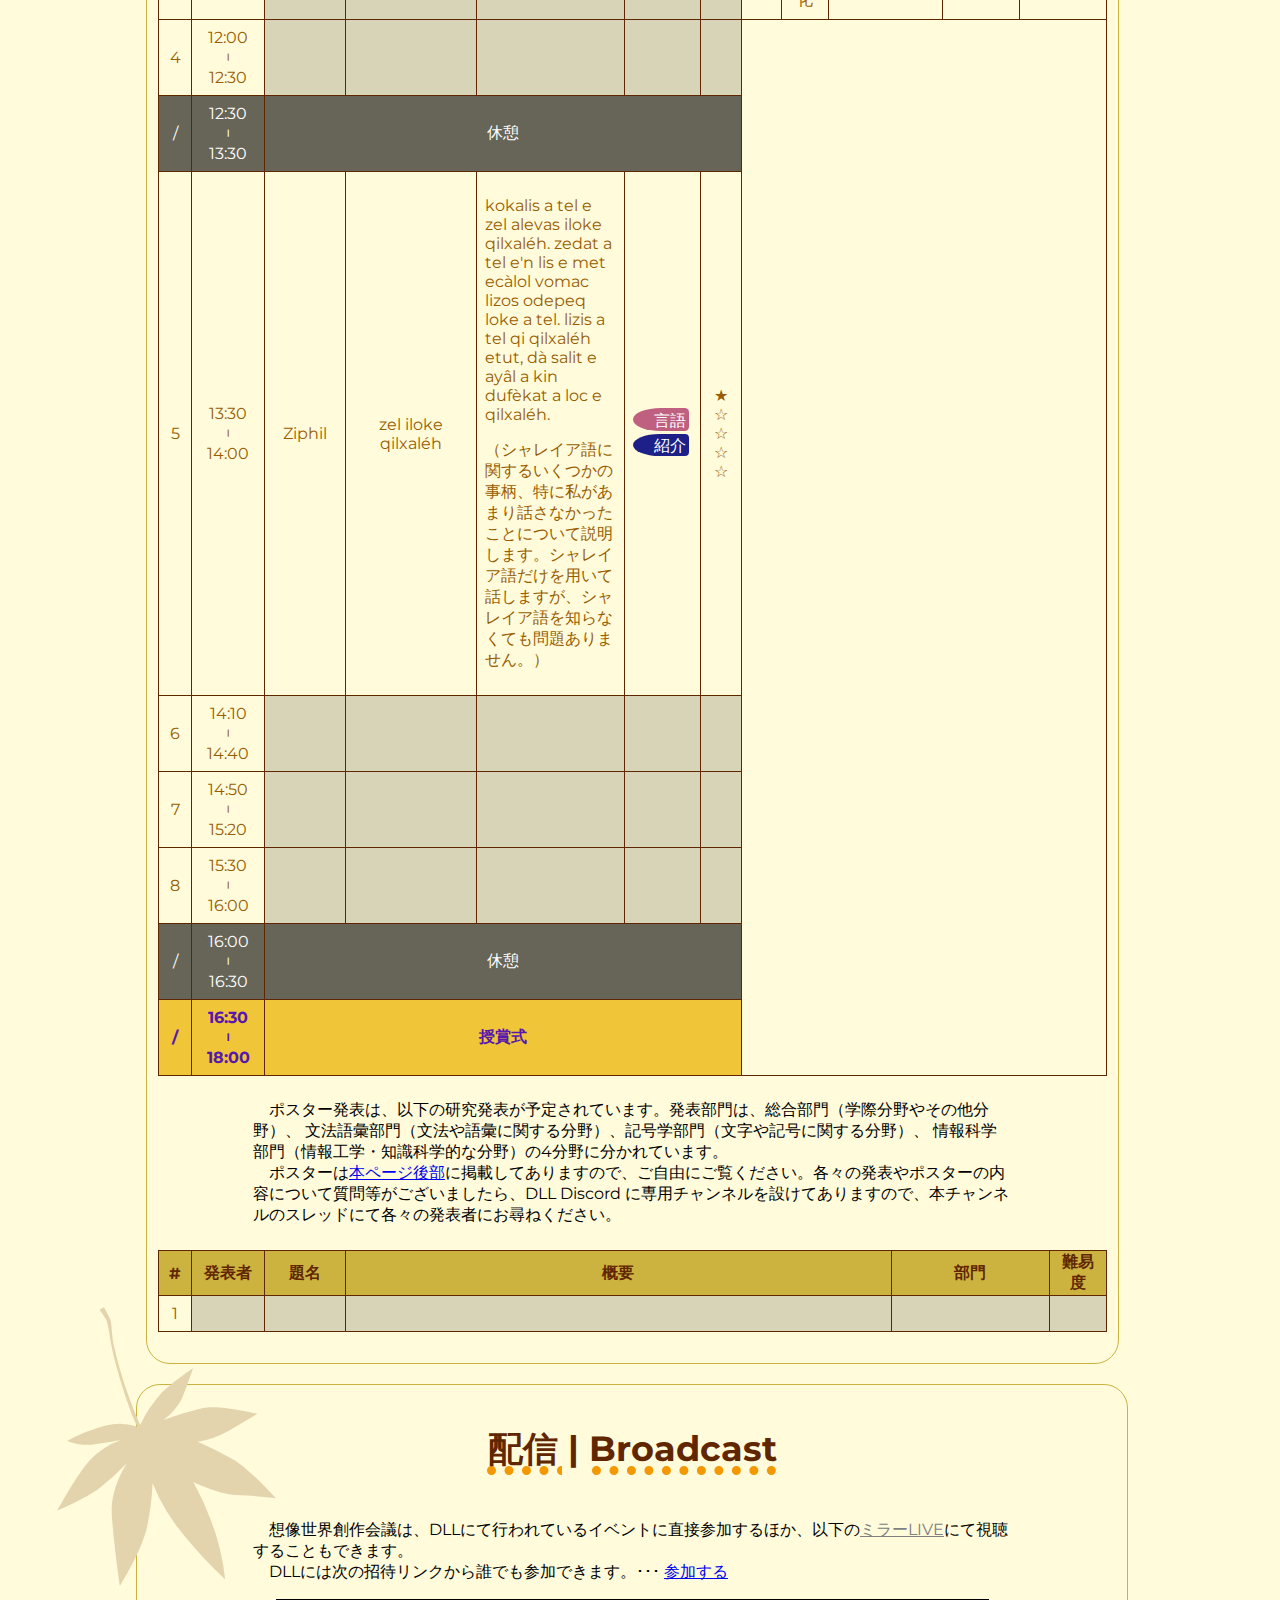
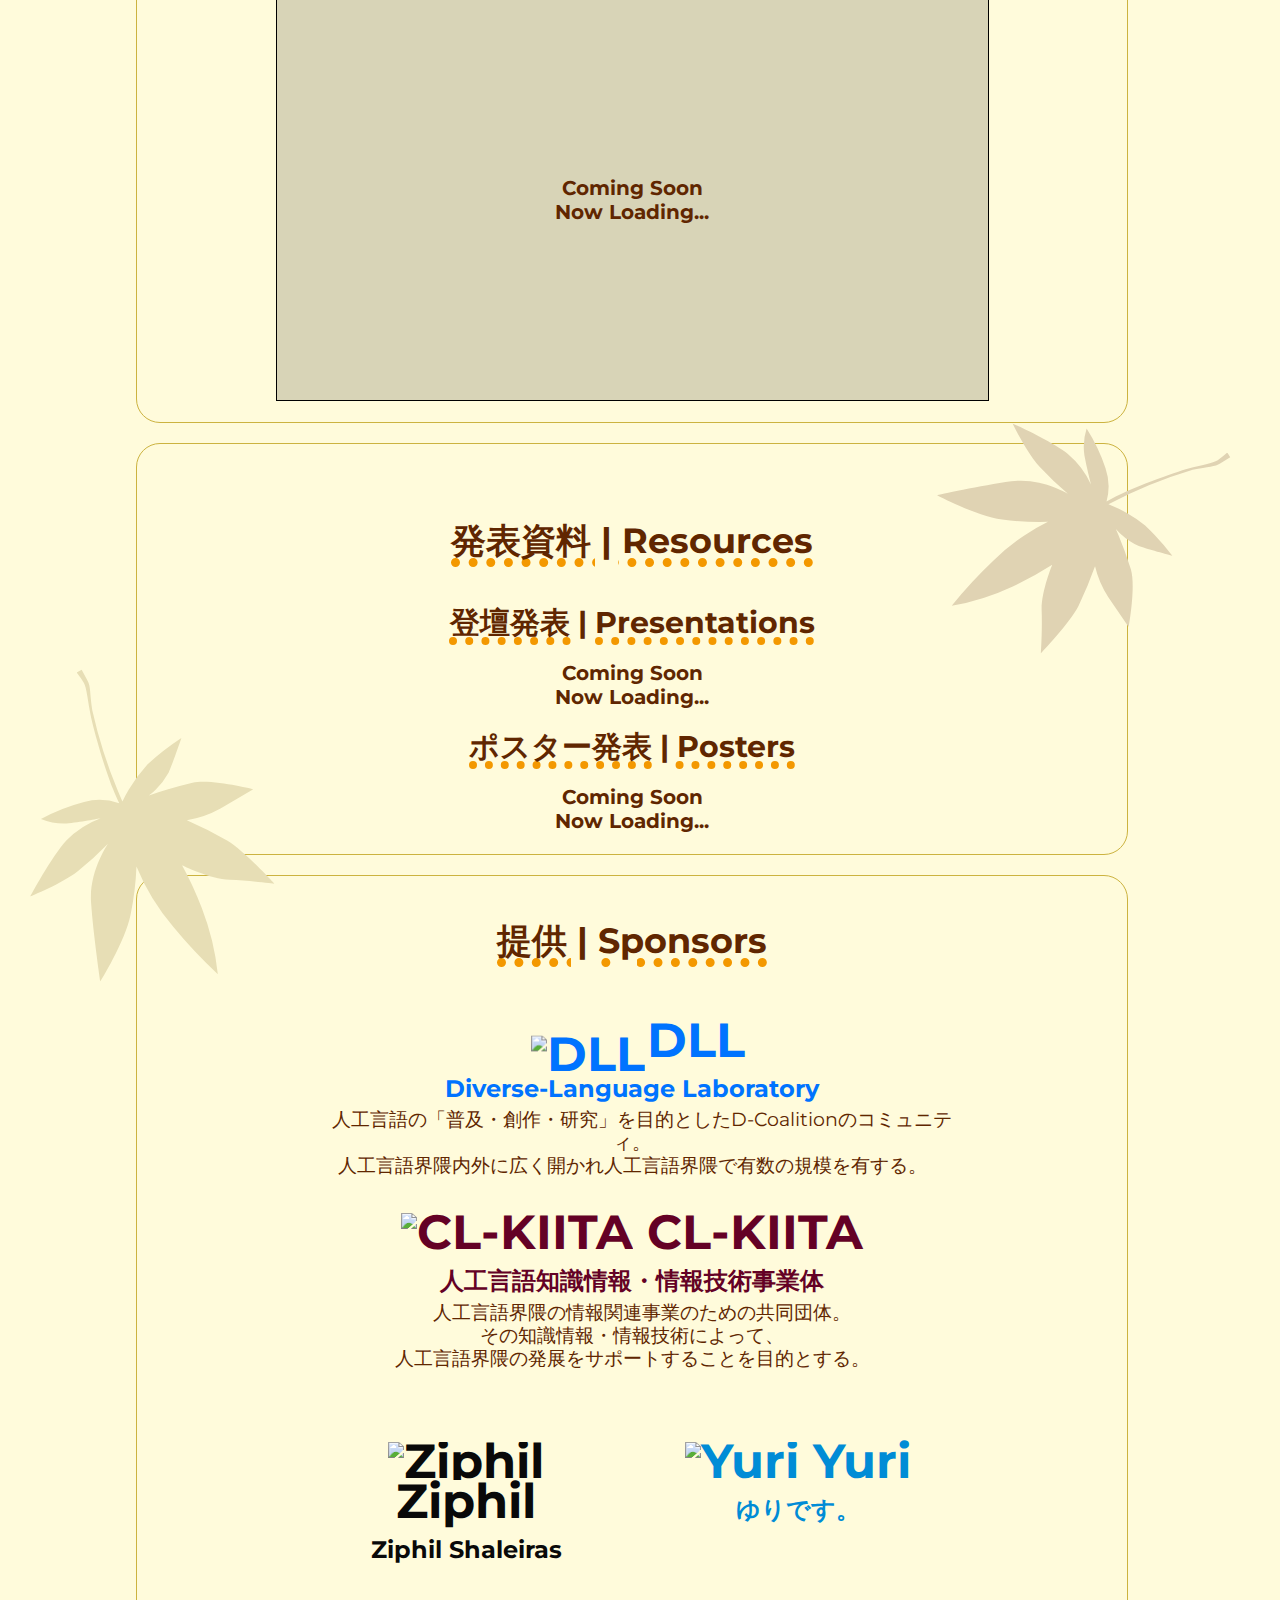
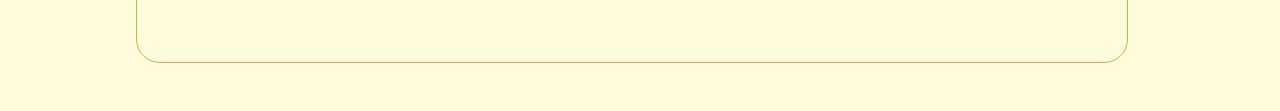
==== commit 7cc2f358: "add: clouds" ====
--- a/docs/2022AUT/index.html
+++ b/docs/2022AUT/index.html
@@ -263,6 +263,28 @@
                 <td></td>
                 <td></td>
                 <td></td>
+                <td>A.I.</td>
+                <td>声に出して読めないフュトルの語形変化</td>
+                <td>
+                  自作言語の紹介を兼ね、複雑すぎて作者もまだ覚えていない独特な活用体系をみなさんに体験していただきながら、どうしてこんな文法にしてしまったのか反省するコーナーです。
+                </td>
+                <td>
+                  <span class="tag" field="lang">言語</span><br /><span
+                    class="tag"
+                    session="intro"
+                    >紹介</span
+                  >
+                </td>
+                <td>★★☆☆☆</td>
+              </tr>
+              <tr class="yet">
+                <td>4</td>
+                <td>12:00<br />︲<br />12:30</td>
+                <td></td>
+                <td></td>
+                <td></td>
+                <td></td>
+                <td></td>
               </tr>
               <tr class="rest">
                 <td>/</td>
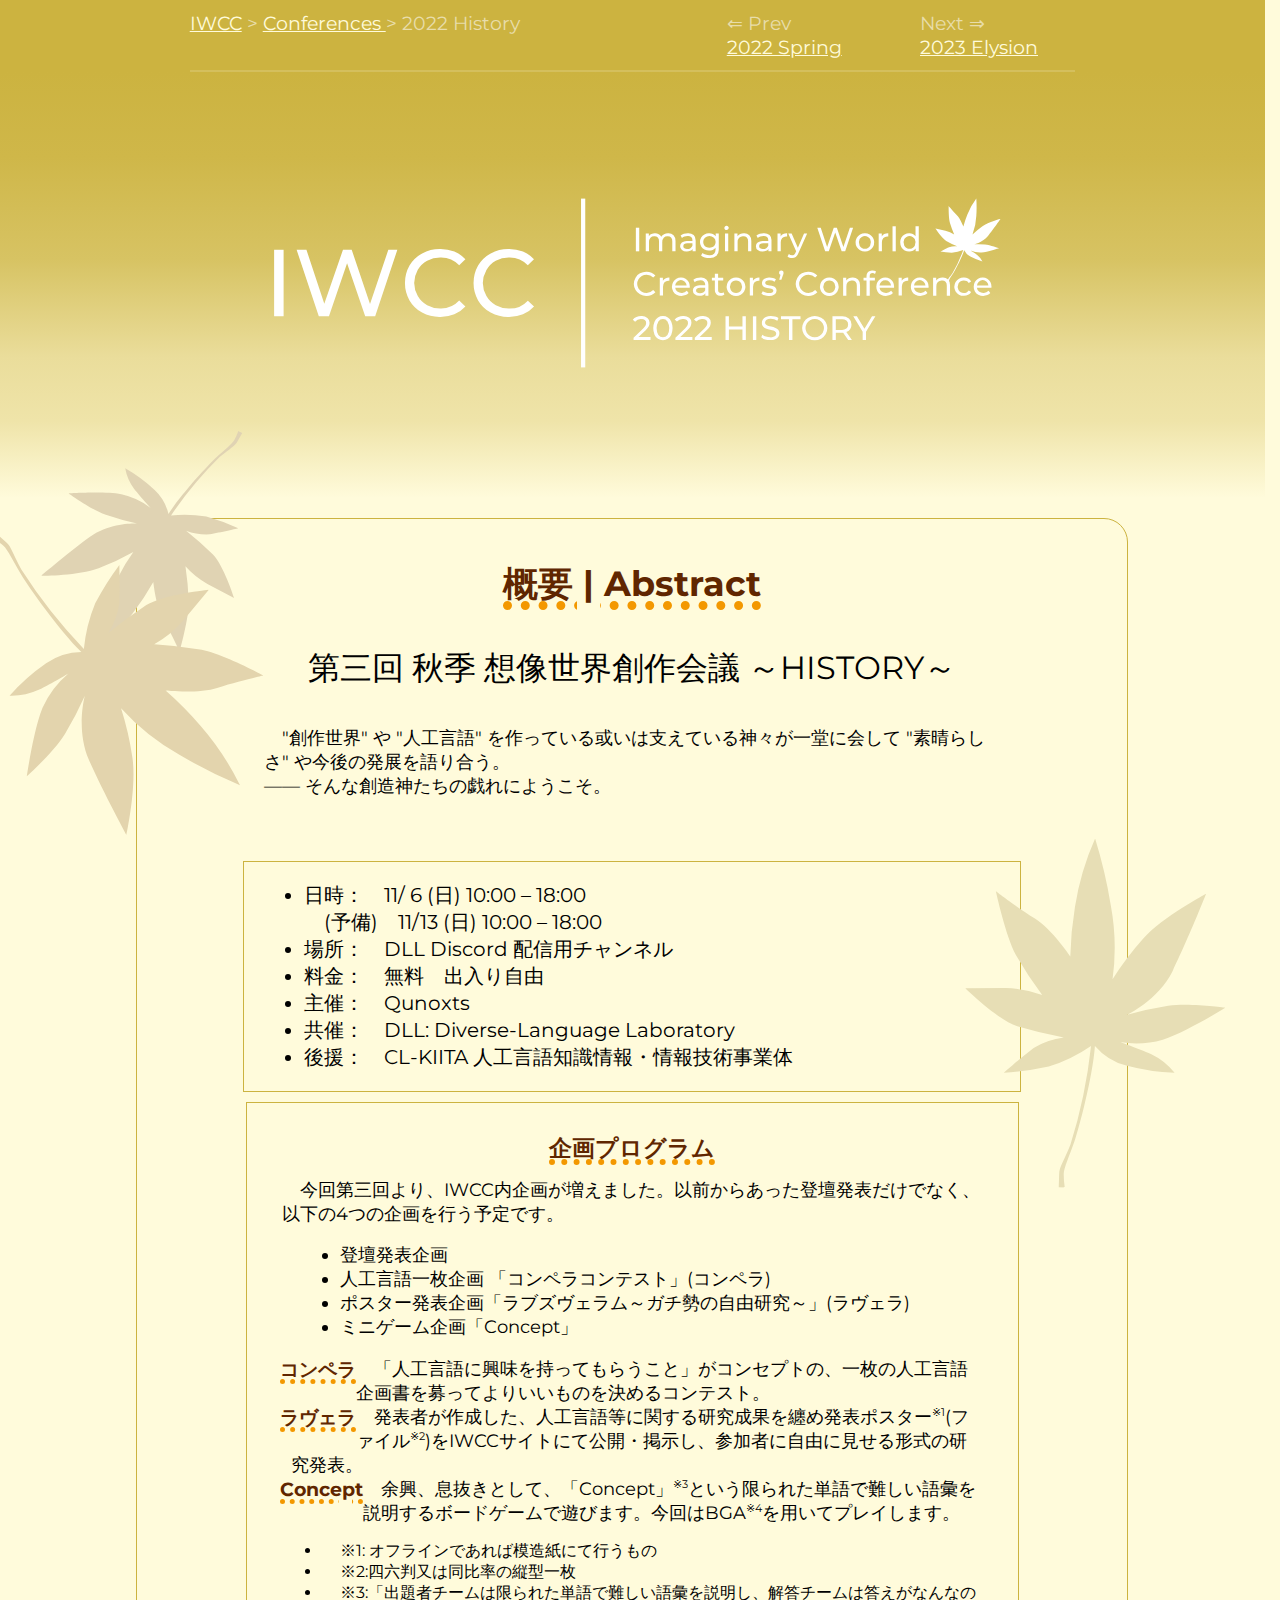
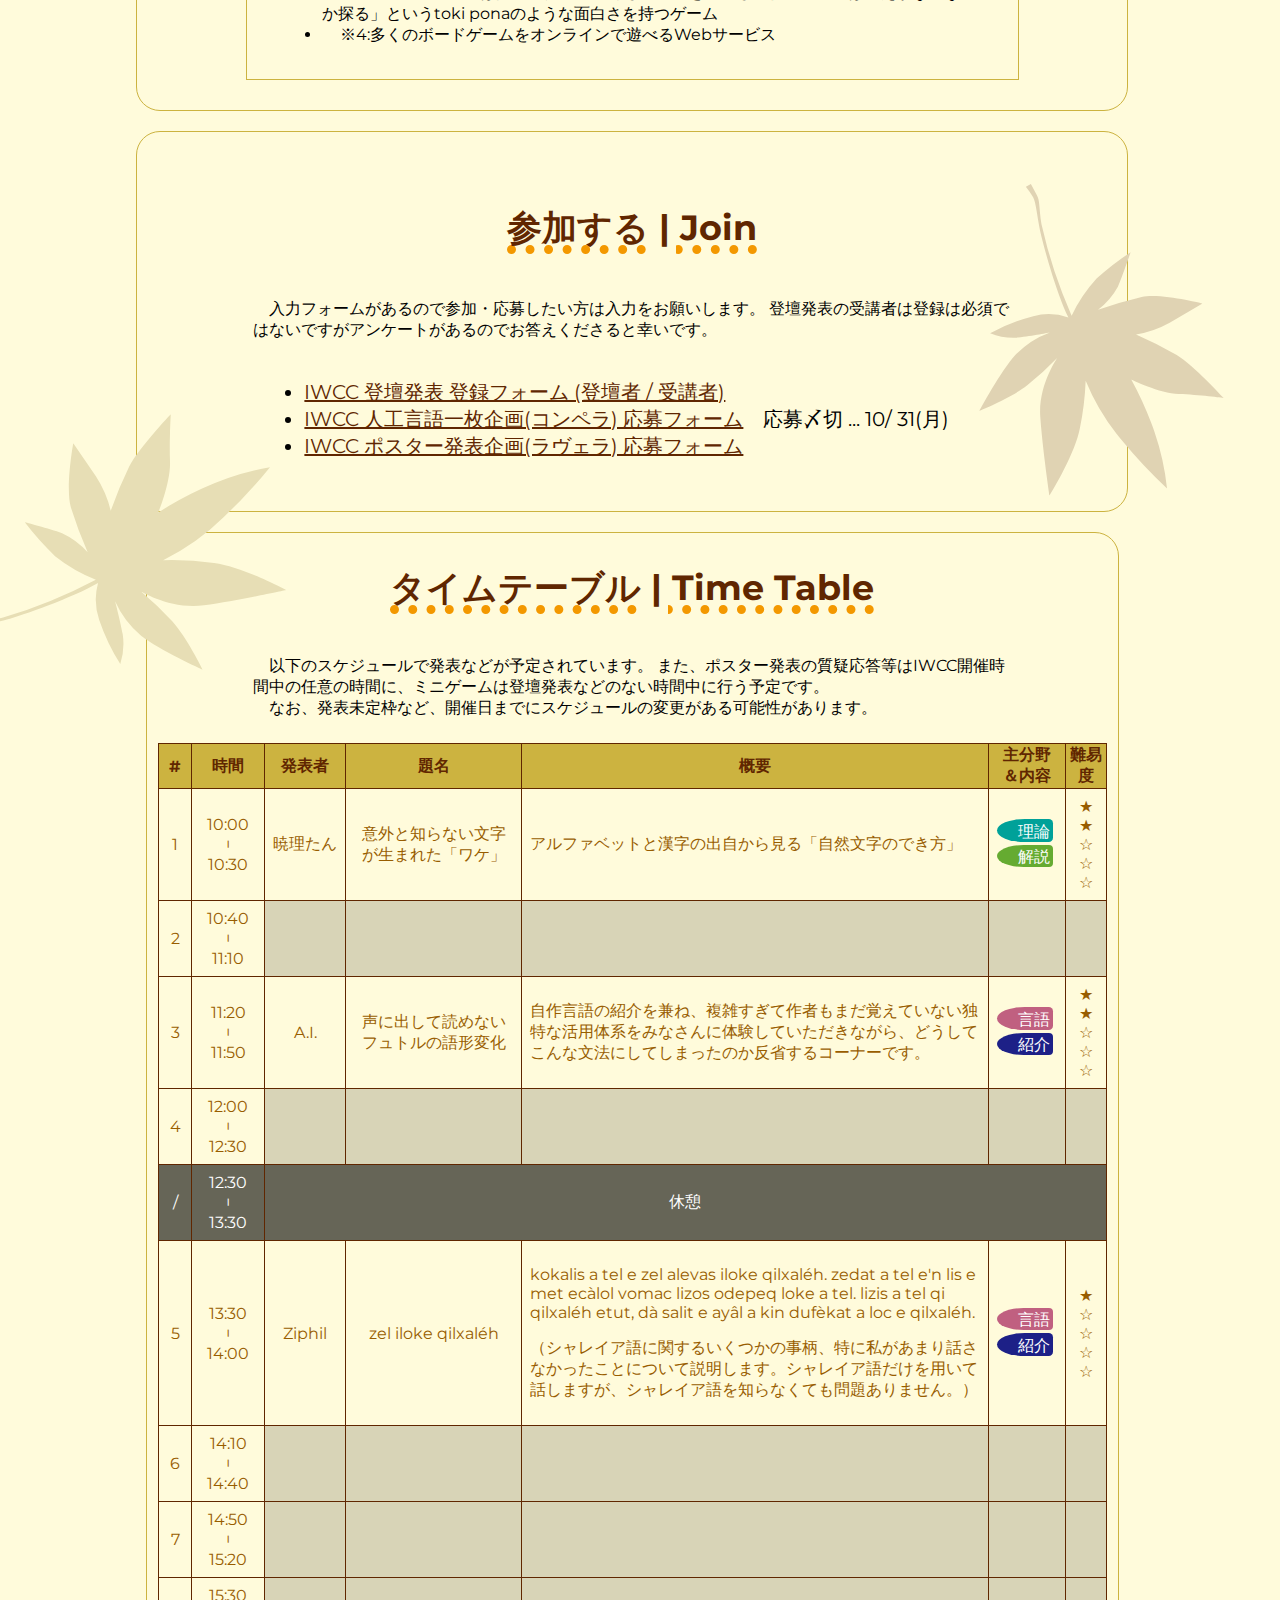
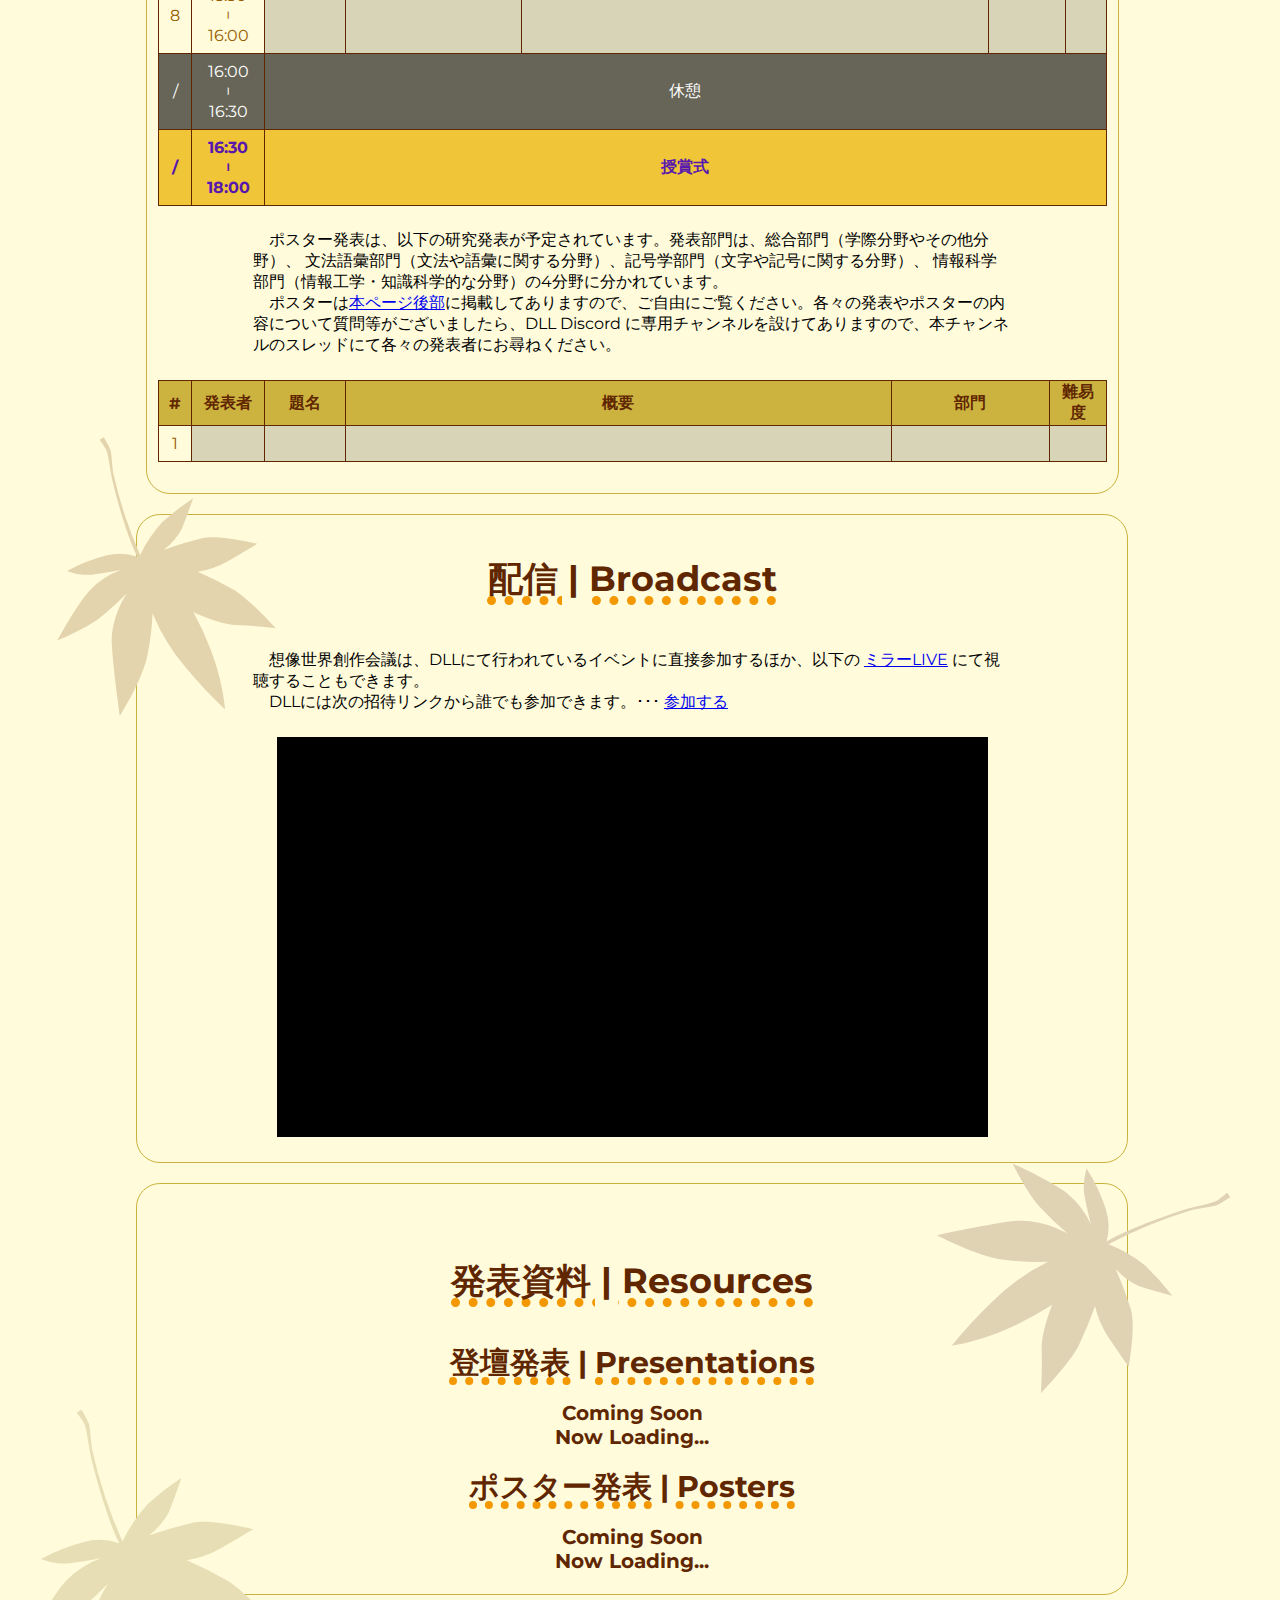
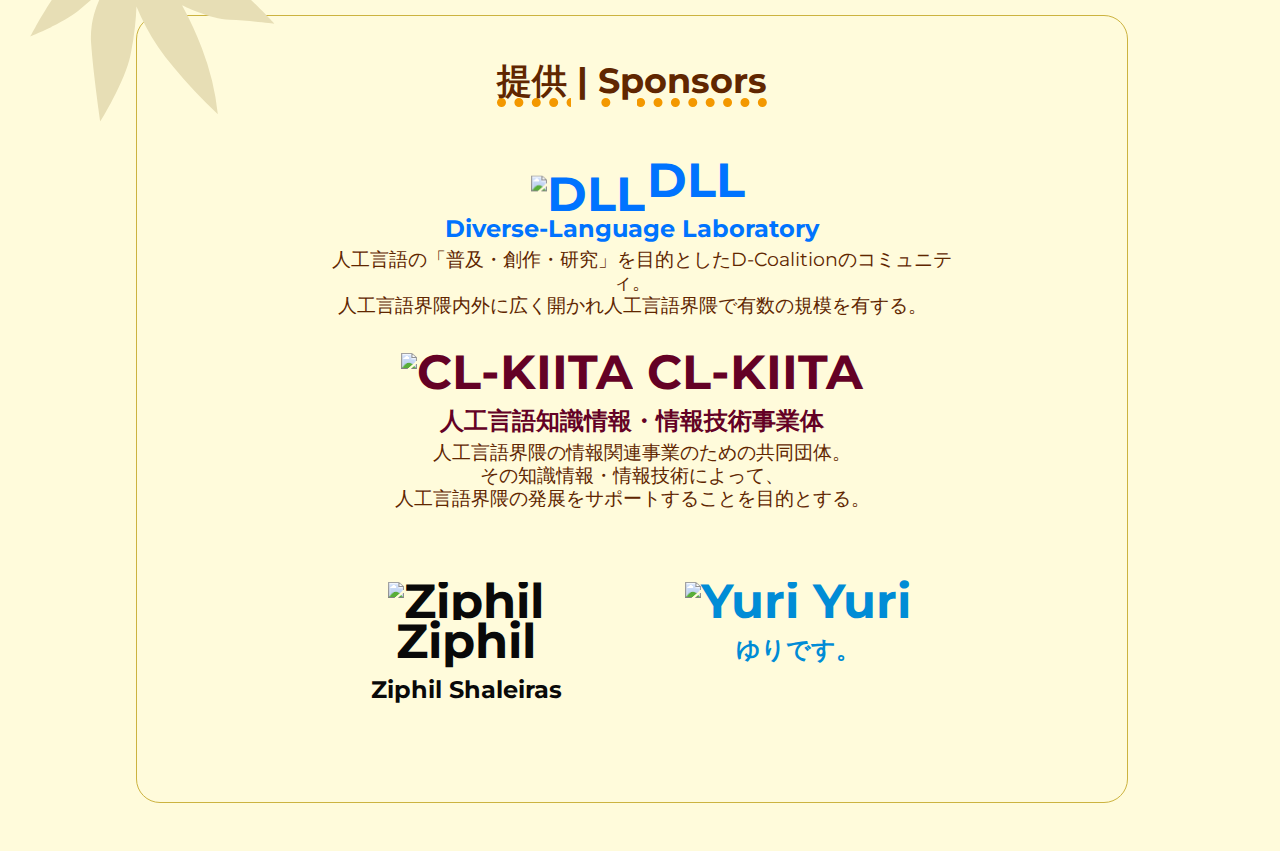
==== commit 5dd3b296: "add: broadcast links" ====
--- a/docs/2022AUT/index.html
+++ b/docs/2022AUT/index.html
@@ -263,28 +263,6 @@
                 <td></td>
                 <td></td>
                 <td></td>
-                <td>A.I.</td>
-                <td>声に出して読めないフュトルの語形変化</td>
-                <td>
-                  自作言語の紹介を兼ね、複雑すぎて作者もまだ覚えていない独特な活用体系をみなさんに体験していただきながら、どうしてこんな文法にしてしまったのか反省するコーナーです。
-                </td>
-                <td>
-                  <span class="tag" field="lang">言語</span><br /><span
-                    class="tag"
-                    session="intro"
-                    >紹介</span
-                  >
-                </td>
-                <td>★★☆☆☆</td>
-              </tr>
-              <tr class="yet">
-                <td>4</td>
-                <td>12:00<br />︲<br />12:30</td>
-                <td></td>
-                <td></td>
-                <td></td>
-                <td></td>
-                <td></td>
               </tr>
               <tr class="rest">
                 <td>/</td>
@@ -399,30 +377,27 @@
         <span class="heading">配信 | Broadcast</span><br /><br />
         <article class="normalText">
           <p class="textBlock">
-            想像世界創作会議は、DLLにて行われているイベントに直接参加するほか、以下の<span
-              class="WrapperDisabledA"
-              ><a href="https://www.youtube.com/watch?v=" class="ComingSoon"
-                >ミラーLIVE</a
-              ></span
-            >にて視聴することもできます。
+            想像世界創作会議は、DLLにて行われているイベントに直接参加するほか、以下の
+            <a href="https://www.youtube.com/watch?v=xjVcRz2ik_w"
+              >ミラーLIVE</a
+            >
+            にて視聴することもできます。
           </p>
           <p class="textBlock">
             DLLには次の招待リンクから誰でも参加できます。･･･
             <a href="https://discord.gg/KgmXaV3erS">参加する</a>
           </p>
         </article>
-        <div class="embedYouTube ComingSoon">
-          <div class="nowLoading"><br /></div>
-          <!--
+        <div class="embedYouTube">
           <iframe
-            src="https://www.youtube.com/embed/"
+            src="https://www.youtube.com/embed/xjVcRz2ik_w"
             title="YouTube video player"
             frameborder="0"
             allow="accelerometer; autoplay; clipboard-write; encrypted-media; gyroscope; picture-in-picture"
             allowfullscreen="true"
             mozallowfullscreen="true"
             webkitallowfullscreen="true"
-          ></iframe>-->
+          ></iframe>
         </div>
       </div>
       <div class="content resources">
